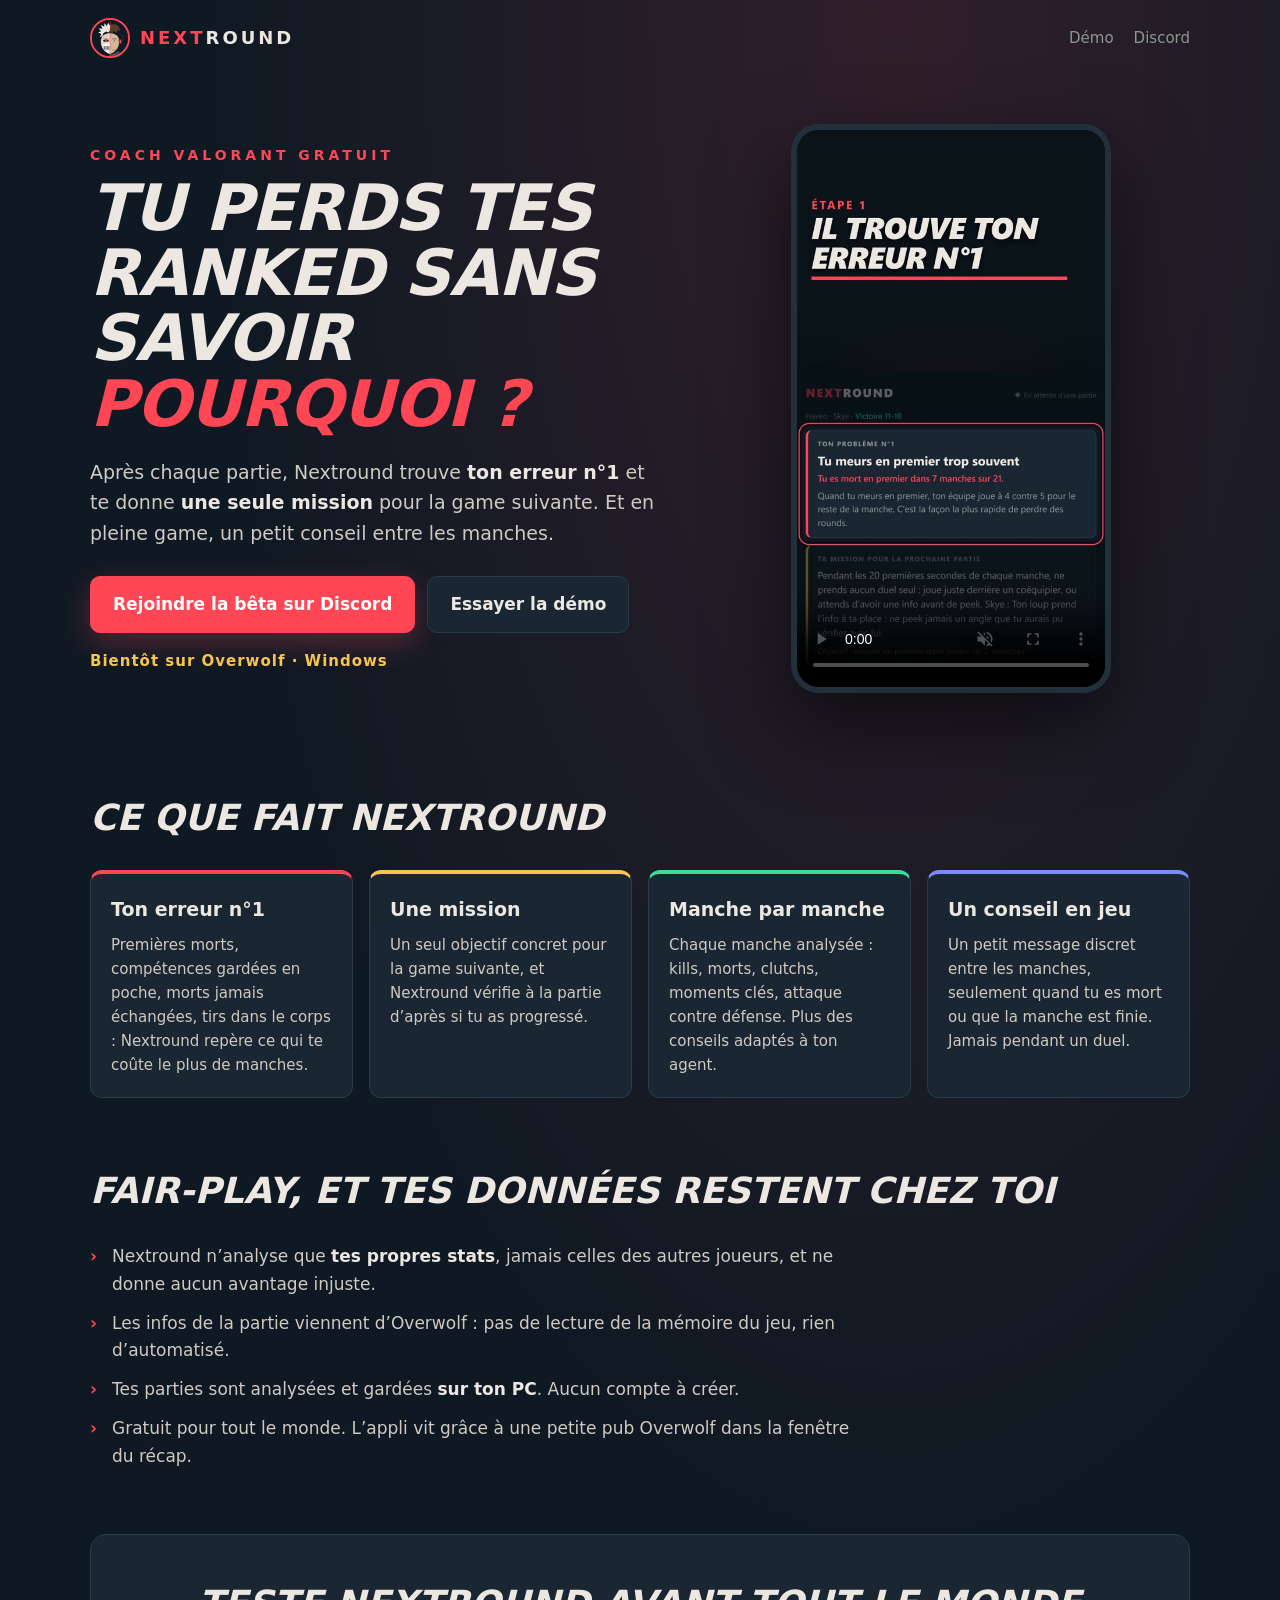
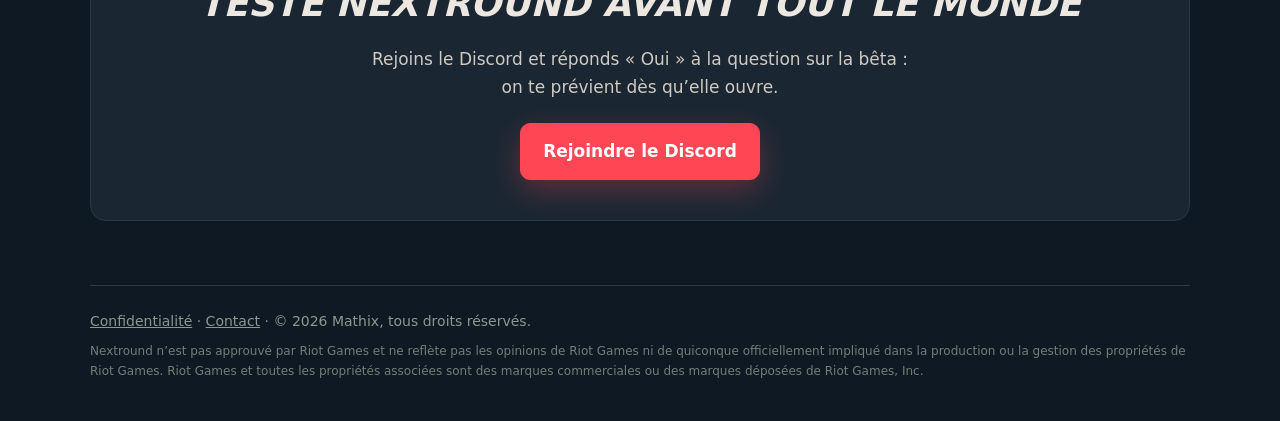
==== index.html @ f8a8cc6e "Site de Nextround : accueil, démo en ligne, confidentialité Co-Authored-By: Claude Opus 5.5 <noreply" ====
<!doctype html>
<html lang="fr">
<head>
  <meta charset="utf-8">
  <meta name="viewport" content="width=device-width, initial-scale=1">
  <title>Nextround · Coach Valorant</title>
  <meta name="description" content="Nextround, ton coach Valorant gratuit : après chaque partie, il trouve ton erreur n°1 et te donne une mission pour la game suivante.">
  <meta property="og:title" content="Nextround · Coach Valorant">
  <meta property="og:description" content="Après chaque partie, ton erreur n°1 et une mission pour la game suivante. Gratuit, bientôt sur Overwolf.">
  <meta property="og:image" content="logo.png">
  <link rel="icon" href="logo.svg">
  <link rel="stylesheet" href="style.css">
</head>
<body>
  <header class="haut">
    <a class="marque" href="./"><img src="logo.svg" alt="" width="40" height="40"><span><b>NEXT</b>ROUND</span></a>
    <nav><a href="demo/">Démo</a><a href="https://discord.gg/EwW5F2tnf2">Discord</a></nav>
  </header>

  <main>
    <section class="accroche">
      <div class="texte">
        <p class="sur-titre">Coach Valorant gratuit</p>
        <h1>Tu perds tes ranked sans savoir <em>pourquoi&nbsp;?</em></h1>
        <p class="intro">Après chaque partie, Nextround trouve <strong>ton erreur n°1</strong> et te donne <strong>une seule mission</strong> pour la game suivante. Et en pleine game, un petit conseil entre les manches.</p>
        <div class="boutons">
          <a class="bouton principal" href="https://discord.gg/EwW5F2tnf2">Rejoindre la bêta sur Discord</a>
          <a class="bouton" href="demo/">Essayer la démo</a>
        </div>
        <p class="bientot">Bientôt sur Overwolf · Windows</p>
      </div>
      <div class="telephone">
        <video src="clip.mp4" poster="clip.jpg" controls muted playsinline loop preload="metadata"></video>
      </div>
    </section>

    <section class="fonctions">
      <h2>Ce que fait Nextround</h2>
      <div class="cartes">
        <article class="carte rouge">
          <h3>Ton erreur n°1</h3>
          <p>Premières morts, compétences gardées en poche, morts jamais échangées, tirs dans le corps : Nextround repère ce qui te coûte le plus de manches.</p>
        </article>
        <article class="carte jaune">
          <h3>Une mission</h3>
          <p>Un seul objectif concret pour la game suivante, et Nextround vérifie à la partie d’après si tu as progressé.</p>
        </article>
        <article class="carte vert">
          <h3>Manche par manche</h3>
          <p>Chaque manche analysée : kills, morts, clutchs, moments clés, attaque contre défense. Plus des conseils adaptés à ton agent.</p>
        </article>
        <article class="carte bleu">
          <h3>Un conseil en jeu</h3>
          <p>Un petit message discret entre les manches, seulement quand tu es mort ou que la manche est finie. Jamais pendant un duel.</p>
        </article>
      </div>
    </section>

    <section class="regles">
      <h2>Fair-play, et tes données restent chez toi</h2>
      <ul>
        <li>Nextround n’analyse que <strong>tes propres stats</strong>, jamais celles des autres joueurs, et ne donne aucun avantage injuste.</li>
        <li>Les infos de la partie viennent d’Overwolf : pas de lecture de la mémoire du jeu, rien d’automatisé.</li>
        <li>Tes parties sont analysées et gardées <strong>sur ton PC</strong>. Aucun compte à créer.</li>
        <li>Gratuit pour tout le monde. L’appli vit grâce à une petite pub Overwolf dans la fenêtre du récap.</li>
      </ul>
    </section>

    <section class="appel">
      <h2>Teste Nextround avant tout le monde</h2>
      <p>Rejoins le Discord et réponds « Oui » à la question sur la bêta : on te prévient dès qu’elle ouvre.</p>
      <a class="bouton principal" href="https://discord.gg/EwW5F2tnf2">Rejoindre le Discord</a>
    </section>
  </main>

  <footer class="bas">
    <p><a href="confidentialite.html">Confidentialité</a> · <a href="mailto:mathixthis@gmail.com">Contact</a> · © 2026 Mathix, tous droits réservés.</p>
    <p class="legal">Nextround n’est pas approuvé par Riot Games et ne reflète pas les opinions de Riot Games ni de quiconque officiellement impliqué dans la production ou la gestion des propriétés de Riot Games. Riot Games et toutes les propriétés associées sont des marques commerciales ou des marques déposées de Riot Games, Inc.</p>
  </footer>
</body>
</html>
---- style.css ----
:root {
  --fond: #0f1923;
  --carte: #1a2733;
  --bordure: #2a3a48;
  --texte: #ece8e1;
  --discret: #8b978f;
  --rouge: #ff4655;
  --vert: #3ddc97;
  --jaune: #f5c451;
  --bleu: #7b8cff;
}

* { box-sizing: border-box; margin: 0; }
html { scroll-behavior: smooth; }
body {
  background: radial-gradient(ellipse at 70% 0%, rgba(255, 70, 85, .14), transparent 55%), var(--fond);
  color: var(--texte);
  font: 17px/1.6 "Segoe UI", system-ui, -apple-system, sans-serif;
  min-height: 100vh;
}
a { color: inherit; }
img, video { max-width: 100%; display: block; }

.haut, main, .bas { width: min(1100px, 100% - 32px); margin-inline: auto; }

.haut { display: flex; justify-content: space-between; align-items: center; padding: 18px 0; gap: 16px; }
.marque { display: flex; align-items: center; gap: 10px; text-decoration: none; font-weight: 800; letter-spacing: 3px; font-size: 18px; }
.marque img { border-radius: 50%; border: 2px solid var(--rouge); }
.marque b { color: var(--rouge); }
.haut nav { display: flex; gap: 20px; font-size: 15px; }
.haut nav a { text-decoration: none; color: var(--discret); }
.haut nav a:hover { color: var(--texte); }

.accroche { display: grid; grid-template-columns: 1.2fr 1fr; gap: 48px; align-items: center; padding: 48px 0 72px; }
.sur-titre { color: var(--rouge); font-weight: 700; letter-spacing: 4px; text-transform: uppercase; font-size: 14px; }
h1 { font-size: clamp(36px, 6vw, 64px); line-height: 1.02; font-weight: 900; font-style: italic; text-transform: uppercase; letter-spacing: -1px; margin: 10px 0 20px; }
h1 em { color: var(--rouge); }
.intro { color: #cfcac2; font-size: 19px; max-width: 34em; }
.intro strong { color: var(--texte); }
.boutons { display: flex; flex-wrap: wrap; gap: 12px; margin-top: 28px; }
.bouton {
  display: inline-block; text-decoration: none; font-weight: 700; padding: 14px 22px; border-radius: 10px;
  border: 1px solid var(--bordure); background: var(--carte);
}
.bouton:hover { border-color: var(--texte); }
.bouton.principal { background: var(--rouge); border-color: var(--rouge); color: #fff; box-shadow: 0 10px 30px rgba(255, 70, 85, .3); }
.bouton.principal:hover { filter: brightness(1.08); }
.bientot { margin-top: 16px; color: var(--jaune); font-weight: 600; font-size: 15px; letter-spacing: 1px; }

.telephone { justify-self: center; width: min(320px, 100%); aspect-ratio: 9 / 16; border-radius: 28px; overflow: hidden; border: 6px solid #22303c; box-shadow: 0 30px 80px rgba(0, 0, 0, .6); background: #000; }
.telephone video { width: 100%; height: 100%; object-fit: cover; }

h2 { font-size: clamp(26px, 4vw, 36px); font-weight: 900; text-transform: uppercase; font-style: italic; margin-bottom: 24px; }

.fonctions { padding: 24px 0 64px; }
.cartes { display: grid; grid-template-columns: repeat(4, 1fr); gap: 16px; }
.carte { background: var(--carte); border: 1px solid var(--bordure); border-top: 4px solid; border-radius: 12px; padding: 20px; }
.carte h3 { font-size: 19px; margin-bottom: 8px; }
.carte p { color: #cfcac2; font-size: 15px; }
.carte.rouge { border-top-color: var(--rouge); }
.carte.jaune { border-top-color: var(--jaune); }
.carte.vert { border-top-color: var(--vert); }
.carte.bleu { border-top-color: var(--bleu); }

.regles { padding: 0 0 64px; }
.regles ul { list-style: none; padding: 0; display: grid; gap: 12px; max-width: 46em; }
.regles li { padding-left: 22px; position: relative; color: #cfcac2; }
.regles li::before { content: "›"; position: absolute; left: 0; color: var(--rouge); font-weight: 800; }
.regles strong { color: var(--texte); }

.appel { text-align: center; background: var(--carte); border: 1px solid var(--bordure); border-radius: 16px; padding: 40px 24px; margin-bottom: 64px; }
.appel p { color: #cfcac2; margin: -10px auto 22px; max-width: 32em; }

.bas { border-top: 1px solid var(--bordure); padding: 24px 0 40px; font-size: 14px; color: var(--discret); }
.bas p + p { margin-top: 10px; }
.legal { font-size: 12px; opacity: .8; }

/* Pages de texte (confidentialité) */
.page { max-width: 760px; padding: 24px 0 64px; }
.page h1 { font-size: clamp(28px, 5vw, 40px); }
.page h2 { font-size: 22px; font-style: normal; text-transform: none; margin: 28px 0 10px; }
.page ul { padding-left: 20px; display: grid; gap: 6px; color: #cfcac2; }
.page p { color: #cfcac2; margin-bottom: 10px; }

@media (max-width: 900px) {
  .accroche { grid-template-columns: 1fr; padding-top: 24px; }
  .cartes { grid-template-columns: repeat(2, 1fr); }
}
@media (max-width: 560px) {
  .cartes { grid-template-columns: 1fr; }
  .bouton { width: 100%; text-align: center; }
}
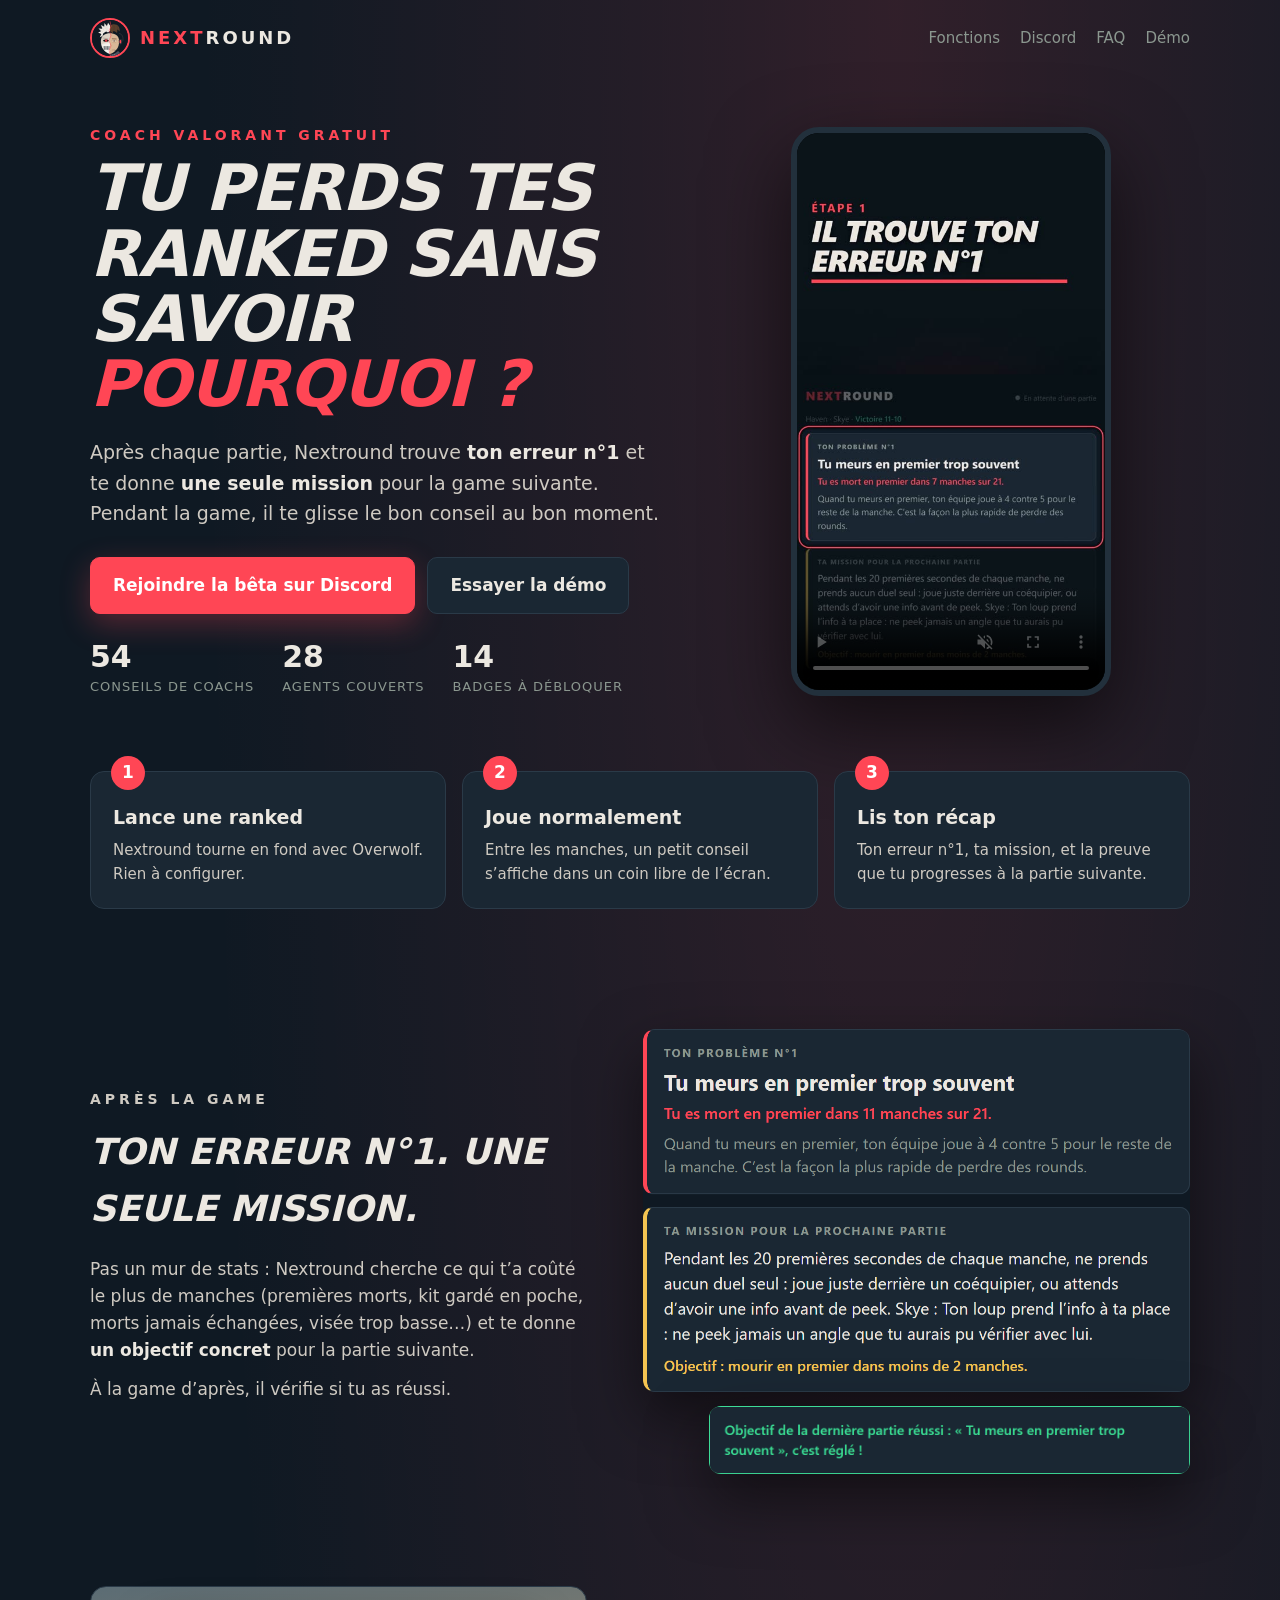
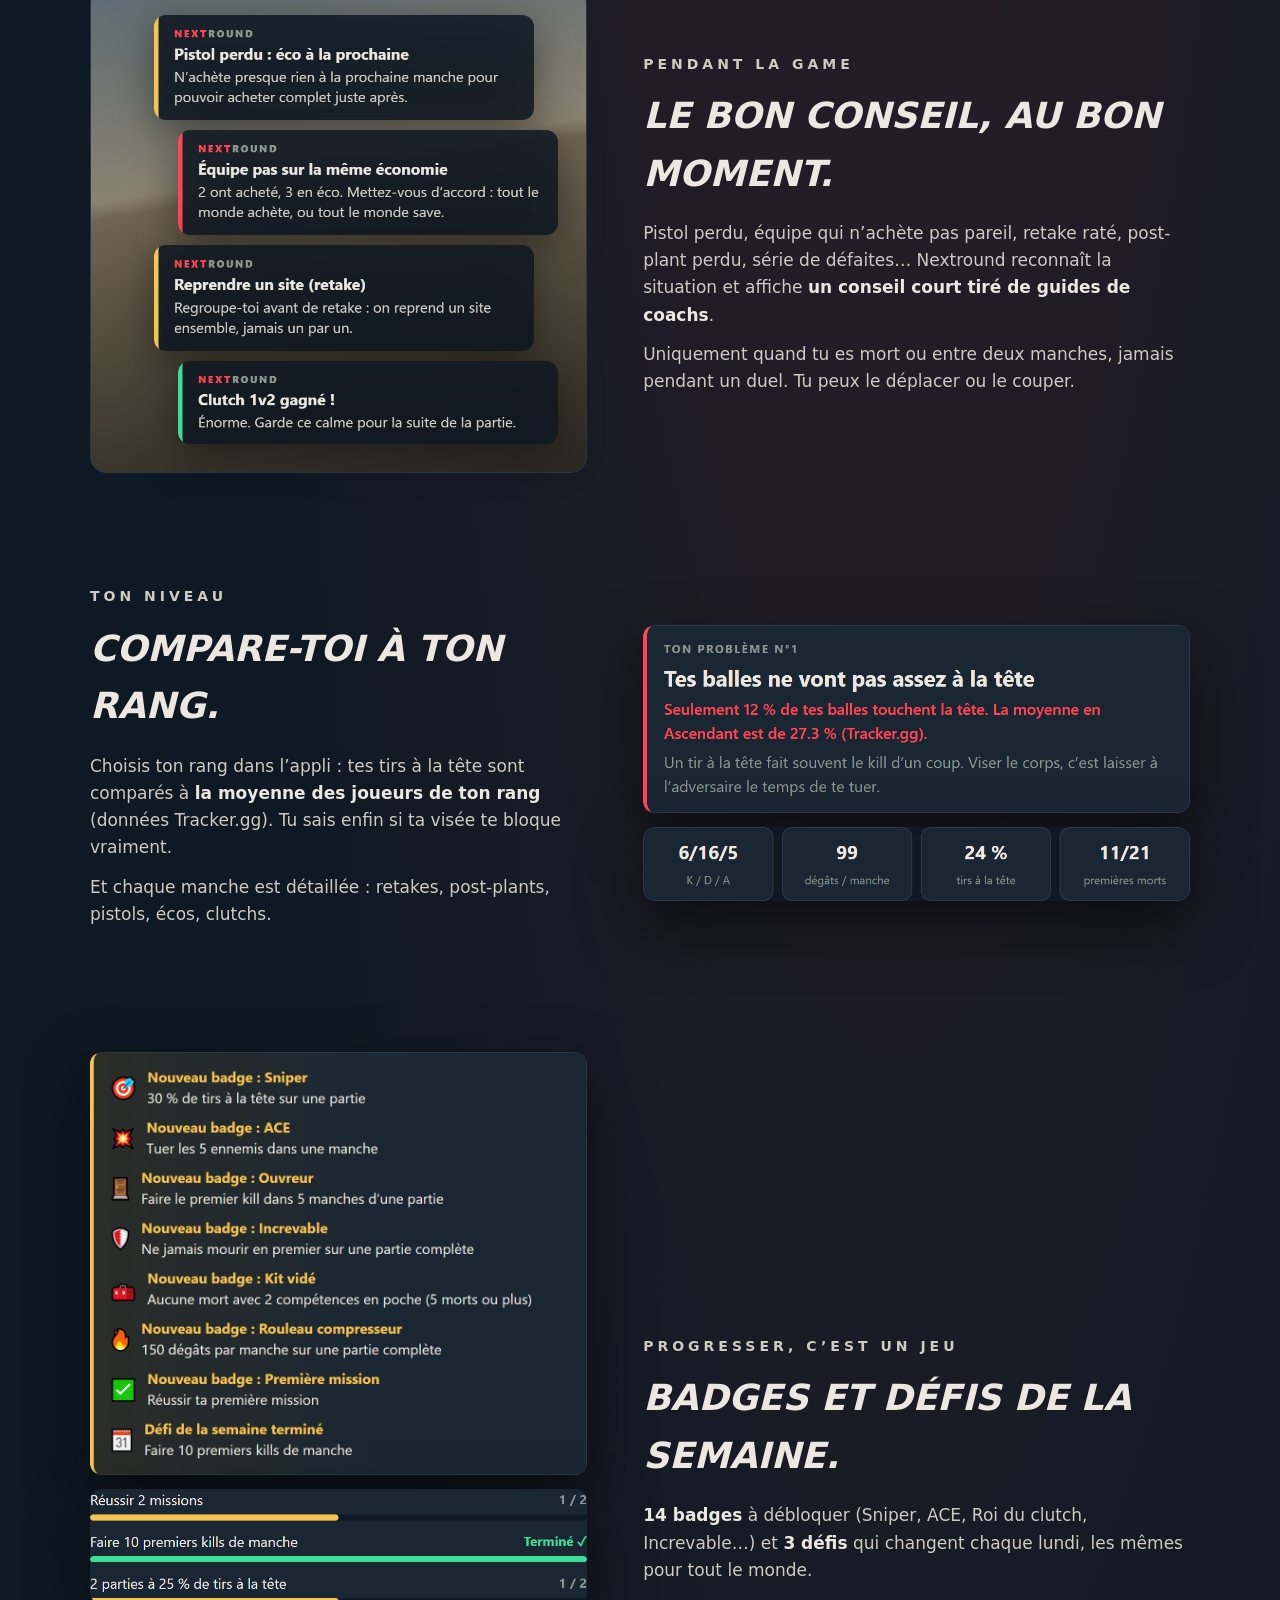
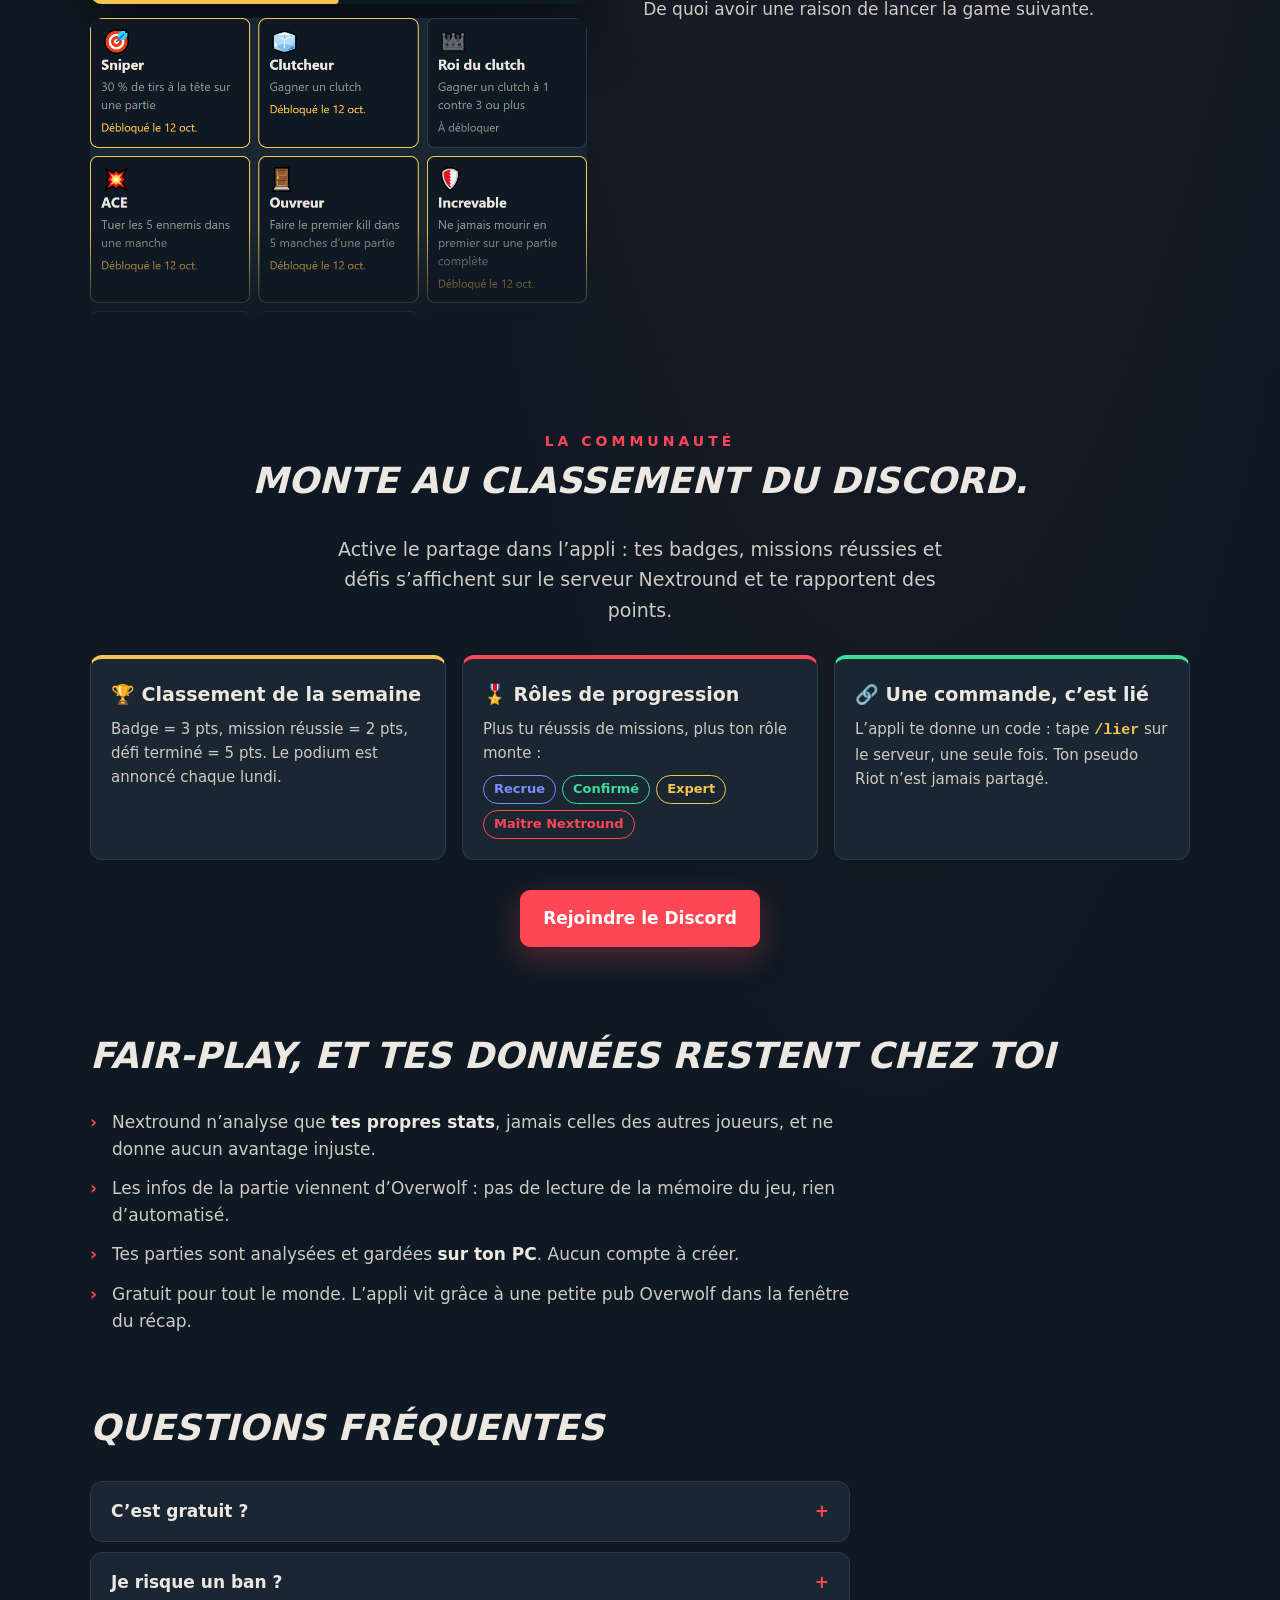
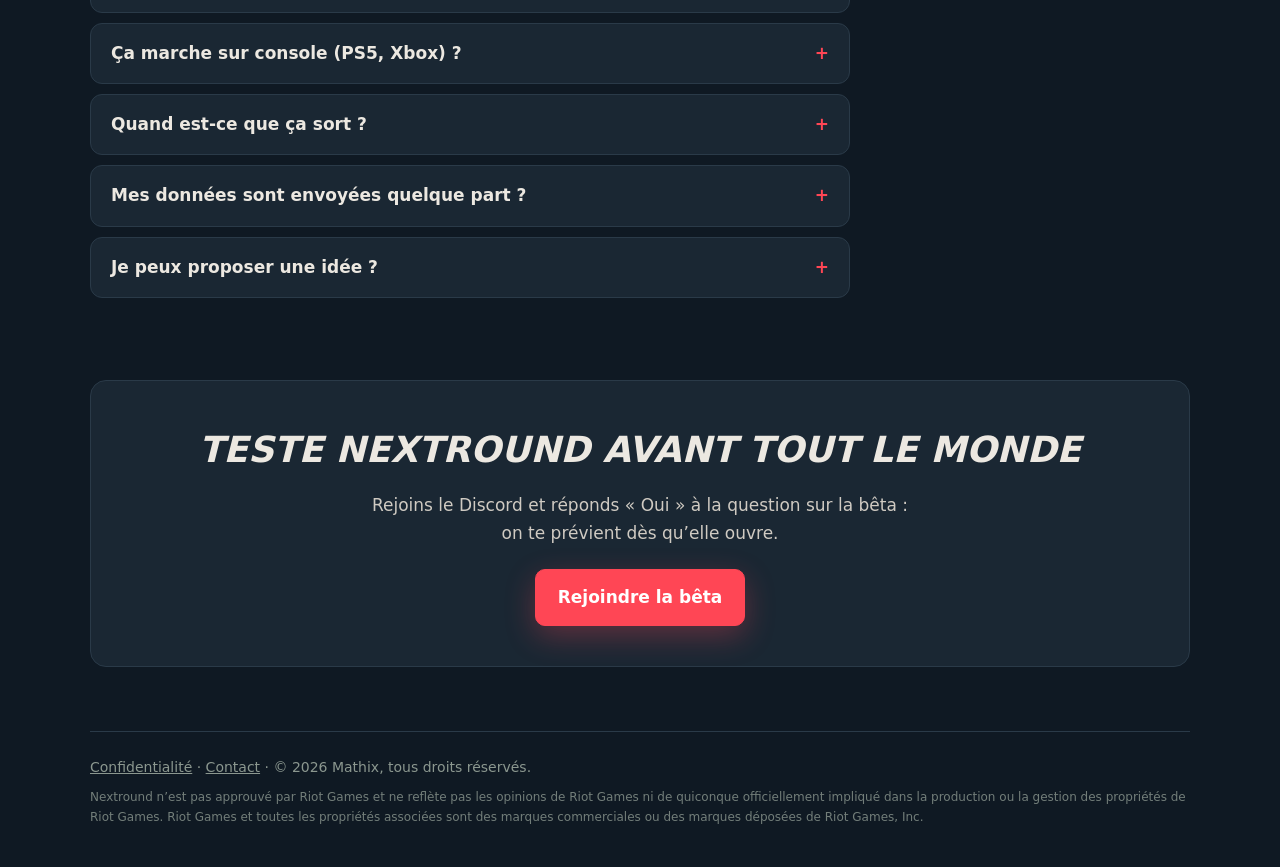
==== commit 2d8610ea: "Nouvelle page d'accueil : captures de l'appli, badges, communauté Discord, FAQ Co-Authored-By: Claud" ====
--- a/index.html
+++ b/index.html
@@ -4,7 +4,7 @@
   <meta charset="utf-8">
   <meta name="viewport" content="width=device-width, initial-scale=1">
   <title>Nextround · Coach Valorant</title>
-  <meta name="description" content="Nextround, ton coach Valorant gratuit : après chaque partie, il trouve ton erreur n°1 et te donne une mission pour la game suivante.">
+  <meta name="description" content="Nextround, ton coach Valorant gratuit : après chaque partie, il trouve ton erreur n°1 et te donne une mission pour la game suivante. Conseils en jeu, badges, défis de la semaine.">
   <meta property="og:title" content="Nextround · Coach Valorant">
   <meta property="og:description" content="Après chaque partie, ton erreur n°1 et une mission pour la game suivante. Gratuit, bientôt sur Overwolf.">
   <meta property="og:image" content="logo.png">
@@ -14,7 +14,7 @@
 <body>
   <header class="haut">
     <a class="marque" href="./"><img src="logo.svg" alt="" width="40" height="40"><span><b>NEXT</b>ROUND</span></a>
-    <nav><a href="demo/">Démo</a><a href="https://discord.gg/EwW5F2tnf2">Discord</a></nav>
+    <nav><a href="#fonctions">Fonctions</a><a href="#communaute">Discord</a><a href="#faq">FAQ</a><a href="demo/">Démo</a></nav>
   </header>
 
   <main>
@@ -22,38 +22,105 @@
       <div class="texte">
         <p class="sur-titre">Coach Valorant gratuit</p>
         <h1>Tu perds tes ranked sans savoir <em>pourquoi&nbsp;?</em></h1>
-        <p class="intro">Après chaque partie, Nextround trouve <strong>ton erreur n°1</strong> et te donne <strong>une seule mission</strong> pour la game suivante. Et en pleine game, un petit conseil entre les manches.</p>
+        <p class="intro">Après chaque partie, Nextround trouve <strong>ton erreur n°1</strong> et te donne <strong>une seule mission</strong> pour la game suivante. Pendant la game, il te glisse le bon conseil au bon moment.</p>
         <div class="boutons">
           <a class="bouton principal" href="https://discord.gg/EwW5F2tnf2">Rejoindre la bêta sur Discord</a>
           <a class="bouton" href="demo/">Essayer la démo</a>
         </div>
-        <p class="bientot">Bientôt sur Overwolf · Windows</p>
+        <ul class="chiffres">
+          <li><strong>54</strong><span>conseils de coachs</span></li>
+          <li><strong>28</strong><span>agents couverts</span></li>
+          <li><strong>14</strong><span>badges à débloquer</span></li>
+        </ul>
       </div>
       <div class="telephone">
         <video src="clip.mp4" poster="clip.jpg" controls muted playsinline loop preload="metadata"></video>
       </div>
     </section>
 
-    <section class="fonctions">
-      <h2>Ce que fait Nextround</h2>
+    <section class="etapes">
+      <ol>
+        <li><span>1</span><h3>Lance une ranked</h3><p>Nextround tourne en fond avec Overwolf. Rien à configurer.</p></li>
+        <li><span>2</span><h3>Joue normalement</h3><p>Entre les manches, un petit conseil s’affiche dans un coin libre de l’écran.</p></li>
+        <li><span>3</span><h3>Lis ton récap</h3><p>Ton erreur n°1, ta mission, et la preuve que tu progresses à la partie suivante.</p></li>
+      </ol>
+    </section>
+
+    <section class="fonction" id="fonctions">
+      <div class="explication">
+        <p class="sur-titre">Après la game</p>
+        <h2>Ton erreur n°1. Une seule mission.</h2>
+        <p>Pas un mur de stats : Nextround cherche ce qui t’a coûté le plus de manches (premières morts, kit gardé en poche, morts jamais échangées, visée trop basse…) et te donne <strong>un objectif concret</strong> pour la partie suivante.</p>
+        <p>À la game d’après, il vérifie si tu as réussi.</p>
+      </div>
+      <div class="captures pile">
+        <img src="images/recap.png" alt="Récap Nextround : ton problème n°1 et ta mission pour la prochaine partie" loading="lazy">
+        <img class="petite" src="images/mission-reussie.png" alt="Objectif de la dernière partie réussi" loading="lazy">
+      </div>
+    </section>
+
+    <section class="fonction inverse">
+      <div class="explication">
+        <p class="sur-titre">Pendant la game</p>
+        <h2>Le bon conseil, au bon moment.</h2>
+        <p>Pistol perdu, équipe qui n’achète pas pareil, retake raté, post-plant perdu, série de défaites… Nextround reconnaît la situation et affiche <strong>un conseil court tiré de guides de coachs</strong>.</p>
+        <p>Uniquement quand tu es mort ou entre deux manches, jamais pendant un duel. Tu peux le déplacer ou le couper.</p>
+      </div>
+      <div class="captures ecran-jeu">
+        <img src="images/popup-eco.png" alt="Pop-up : pistol perdu, éco à la prochaine" loading="lazy">
+        <img src="images/popup-synchro.png" alt="Pop-up : équipe pas sur la même économie" loading="lazy">
+        <img src="images/popup-retake.png" alt="Pop-up : conseil de retake" loading="lazy">
+        <img src="images/popup-clutch.png" alt="Pop-up : clutch gagné" loading="lazy">
+      </div>
+    </section>
+
+    <section class="fonction">
+      <div class="explication">
+        <p class="sur-titre">Ton niveau</p>
+        <h2>Compare-toi à ton rang.</h2>
+        <p>Choisis ton rang dans l’appli : tes tirs à la tête sont comparés à <strong>la moyenne des joueurs de ton rang</strong> (données Tracker.gg). Tu sais enfin si ta visée te bloque vraiment.</p>
+        <p>Et chaque manche est détaillée : retakes, post-plants, pistols, écos, clutchs.</p>
+      </div>
+      <div class="captures pile">
+        <img src="images/visee-rang.png" alt="Ta visée comparée à la moyenne Ascendant" loading="lazy">
+        <img src="images/stats.png" alt="Statistiques de la partie" loading="lazy">
+      </div>
+    </section>
+
+    <section class="fonction inverse">
+      <div class="explication">
+        <p class="sur-titre">Progresser, c’est un jeu</p>
+        <h2>Badges et défis de la semaine.</h2>
+        <p><strong>14 badges</strong> à débloquer (Sniper, ACE, Roi du clutch, Increvable…) et <strong>3 défis</strong> qui changent chaque lundi, les mêmes pour tout le monde.</p>
+        <p>De quoi avoir une raison de lancer la game suivante.</p>
+      </div>
+      <div class="captures pile">
+        <img src="images/nouveautes.png" alt="Nouveaux badges débloqués" loading="lazy">
+        <img src="images/defis.png" alt="Défis de la semaine avec leur progression" loading="lazy">
+        <div class="apercu-badges"><img src="images/badges.png" alt="Collection de badges Nextround" loading="lazy"></div>
+      </div>
+    </section>
+
+    <section class="communaute" id="communaute">
+      <p class="sur-titre">La communauté</p>
+      <h2>Monte au classement du Discord.</h2>
+      <p class="intro">Active le partage dans l’appli : tes badges, missions réussies et défis s’affichent sur le serveur Nextround et te rapportent des points.</p>
       <div class="cartes">
+        <article class="carte jaune">
+          <h3>🏆 Classement de la semaine</h3>
+          <p>Badge = 3 pts, mission réussie = 2 pts, défi terminé = 5 pts. Le podium est annoncé chaque lundi.</p>
+        </article>
         <article class="carte rouge">
-          <h3>Ton erreur n°1</h3>
-          <p>Premières morts, compétences gardées en poche, morts jamais échangées, tirs dans le corps : Nextround repère ce qui te coûte le plus de manches.</p>
-        </article>
-        <article class="carte jaune">
-          <h3>Une mission</h3>
-          <p>Un seul objectif concret pour la game suivante, et Nextround vérifie à la partie d’après si tu as progressé.</p>
+          <h3>🎖️ Rôles de progression</h3>
+          <p>Plus tu réussis de missions, plus ton rôle monte :</p>
+          <p class="roles"><span class="r1">Recrue</span><span class="r2">Confirmé</span><span class="r3">Expert</span><span class="r4">Maître Nextround</span></p>
         </article>
         <article class="carte vert">
-          <h3>Manche par manche</h3>
-          <p>Chaque manche analysée : kills, morts, clutchs, moments clés, attaque contre défense. Plus des conseils adaptés à ton agent.</p>
-        </article>
-        <article class="carte bleu">
-          <h3>Un conseil en jeu</h3>
-          <p>Un petit message discret entre les manches, seulement quand tu es mort ou que la manche est finie. Jamais pendant un duel.</p>
+          <h3>🔗 Une commande, c’est lié</h3>
+          <p>L’appli te donne un code : tape <code>/lier</code> sur le serveur, une seule fois. Ton pseudo Riot n’est jamais partagé.</p>
         </article>
       </div>
+      <a class="bouton principal" href="https://discord.gg/EwW5F2tnf2">Rejoindre le Discord</a>
     </section>
 
     <section class="regles">
@@ -66,10 +133,20 @@
       </ul>
     </section>
 
+    <section class="faq" id="faq">
+      <h2>Questions fréquentes</h2>
+      <details><summary>C’est gratuit ?</summary><p>Oui, entièrement. Nextround affiche une petite pub Overwolf dans la fenêtre du récap, c’est tout.</p></details>
+      <details><summary>Je risque un ban ?</summary><p>Nextround utilise uniquement les données de partie fournies officiellement par Overwolf. Il ne lit pas la mémoire du jeu, n’automatise rien et ne montre aucune info sur les ennemis. Il n’analyse que ce que tu as fait toi-même.</p></details>
+      <details><summary>Ça marche sur console (PS5, Xbox) ?</summary><p>Non, Overwolf fonctionne uniquement sur PC Windows. Nextround est donc réservé à Valorant sur PC.</p></details>
+      <details><summary>Quand est-ce que ça sort ?</summary><p>L’appli est en cours de validation chez Overwolf. Une bêta fermée ouvrira d’abord pour les membres du Discord inscrits à la « Liste bêta ». Rejoins le serveur pour être prévenu.</p></details>
+      <details><summary>Mes données sont envoyées quelque part ?</summary><p>Non. Tes parties restent sur ton PC. Seul le partage sur le Discord, désactivé par défaut, envoie le pseudo que tu choisis et tes badges. Tout est expliqué dans la <a href="confidentialite.html">politique de confidentialité</a>.</p></details>
+      <details><summary>Je peux proposer une idée ?</summary><p>Oui ! Il y a un formulaire « Une idée ? Un bug ? » dans l’appli, et un salon dédié sur le Discord.</p></details>
+    </section>
+
     <section class="appel">
       <h2>Teste Nextround avant tout le monde</h2>
       <p>Rejoins le Discord et réponds « Oui » à la question sur la bêta : on te prévient dès qu’elle ouvre.</p>
-      <a class="bouton principal" href="https://discord.gg/EwW5F2tnf2">Rejoindre le Discord</a>
+      <a class="bouton principal" href="https://discord.gg/EwW5F2tnf2">Rejoindre la bêta</a>
     </section>
   </main>
 
--- a/style.css
+++ b/style.css
@@ -90,3 +90,66 @@
   .cartes { grid-template-columns: 1fr; }
   .bouton { width: 100%; text-align: center; }
 }
+
+/* --- Version 2 : chiffres, étapes, fonctions avec captures, communauté, FAQ --- */
+html { scroll-padding-top: 20px; }
+.chiffres { list-style: none; padding: 0; display: flex; gap: 28px; margin-top: 28px; flex-wrap: wrap; }
+.chiffres strong { display: block; font-size: 30px; font-weight: 900; color: var(--texte); line-height: 1; }
+.chiffres span { font-size: 13px; color: var(--discret); text-transform: uppercase; letter-spacing: 1px; }
+
+.etapes ol { list-style: none; padding: 0; display: grid; grid-template-columns: repeat(3, 1fr); gap: 16px; margin-bottom: 80px; }
+.etapes li { background: var(--carte); border: 1px solid var(--bordure); border-radius: 14px; padding: 22px; position: relative; }
+.etapes li span { position: absolute; top: -16px; left: 20px; width: 34px; height: 34px; border-radius: 50%; background: var(--rouge); color: #fff; font-weight: 900; display: grid; place-items: center; }
+.etapes h3 { margin: 8px 0 6px; font-size: 19px; }
+.etapes p { color: #cfcac2; font-size: 15px; }
+
+.fonction { display: grid; grid-template-columns: 1fr 1.1fr; gap: 56px; align-items: center; padding: 40px 0 72px; }
+.fonction.inverse .explication { order: 2; }
+.explication p { color: #cfcac2; margin-bottom: 12px; max-width: 32em; }
+.explication strong { color: var(--texte); }
+.explication h2 { margin-bottom: 18px; }
+.captures { position: relative; }
+.captures img { border-radius: 12px; box-shadow: 0 24px 60px rgba(0, 0, 0, .5); }
+.pile { display: flex; flex-direction: column; gap: 14px; }
+.pile .petite { width: 88%; align-self: flex-end; }
+.ecran-jeu {
+  display: flex; flex-direction: column; gap: 10px; align-items: flex-end; padding: 28px;
+  border-radius: 16px; border: 1px solid var(--bordure);
+  background: linear-gradient(170deg, #5b6c74 0%, #8a8270 38%, #6f6552 41%, #4a4436 70%, #2b2822 100%);
+}
+.ecran-jeu img { width: min(380px, 100%); box-shadow: none; filter: drop-shadow(0 10px 20px rgba(0, 0, 0, .5)); }
+.ecran-jeu img:nth-child(odd) { margin-right: 24px; }
+.apercu-badges { max-height: 300px; overflow: hidden; border-radius: 12px; position: relative; }
+.apercu-badges::after { content: ""; position: absolute; inset: auto 0 0 0; height: 90px; background: linear-gradient(transparent, var(--fond)); }
+
+.communaute { text-align: center; padding: 40px 0 80px; }
+.communaute .intro { margin: 0 auto 30px; }
+.communaute .cartes { grid-template-columns: repeat(3, 1fr); text-align: left; margin-bottom: 30px; }
+.roles { display: flex; flex-wrap: wrap; gap: 6px; margin-top: 10px; }
+.roles span { font-size: 13px; font-weight: 700; padding: 3px 10px; border-radius: 999px; border: 1px solid; }
+.roles .r1 { color: var(--bleu); } .roles .r2 { color: var(--vert); } .roles .r3 { color: var(--jaune); } .roles .r4 { color: var(--rouge); }
+.carte code, .faq code { color: var(--jaune); font-weight: 700; }
+
+.faq { padding: 0 0 72px; max-width: 760px; }
+.faq details { background: var(--carte); border: 1px solid var(--bordure); border-radius: 12px; padding: 16px 20px; margin-bottom: 10px; }
+.faq summary { cursor: pointer; font-weight: 700; list-style: none; display: flex; justify-content: space-between; gap: 12px; }
+.faq summary::-webkit-details-marker { display: none; }
+.faq summary::after { content: "+"; color: var(--rouge); font-weight: 900; }
+.faq details[open] summary::after { content: "–"; }
+.faq details p { color: #cfcac2; margin-top: 10px; }
+.faq a { color: var(--rouge); }
+
+@media (max-width: 900px) {
+  .fonction, .fonction.inverse { grid-template-columns: 1fr; gap: 28px; }
+  .fonction.inverse .explication { order: 0; }
+  .communaute .cartes { grid-template-columns: 1fr; }
+}
+@media (max-width: 700px) {
+  .etapes ol { grid-template-columns: 1fr; gap: 26px; }
+  .ecran-jeu { padding: 16px; }
+  .ecran-jeu img:nth-child(odd) { margin-right: 0; }
+}
+@media (max-width: 560px) {
+  .haut nav { gap: 14px; }
+  .haut nav a[href="#fonctions"], .haut nav a[href="#faq"] { display: none; }
+}
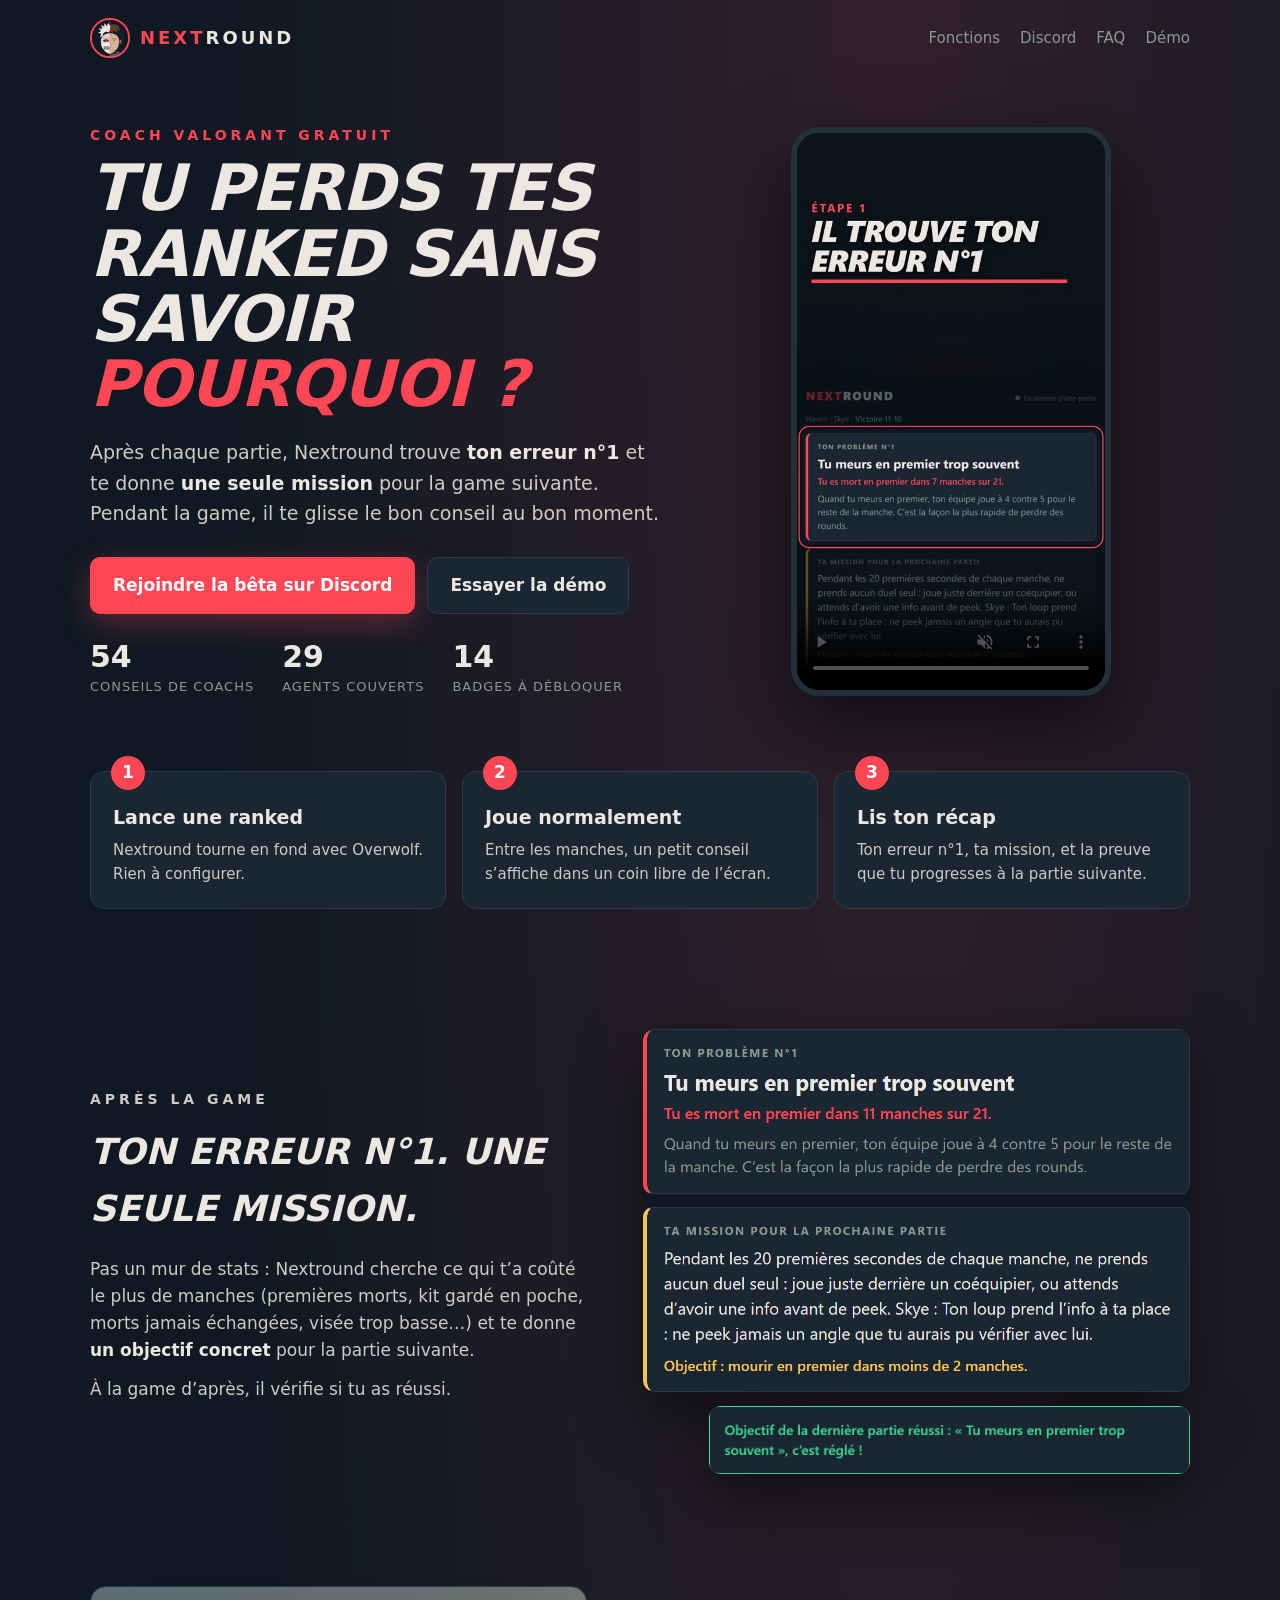
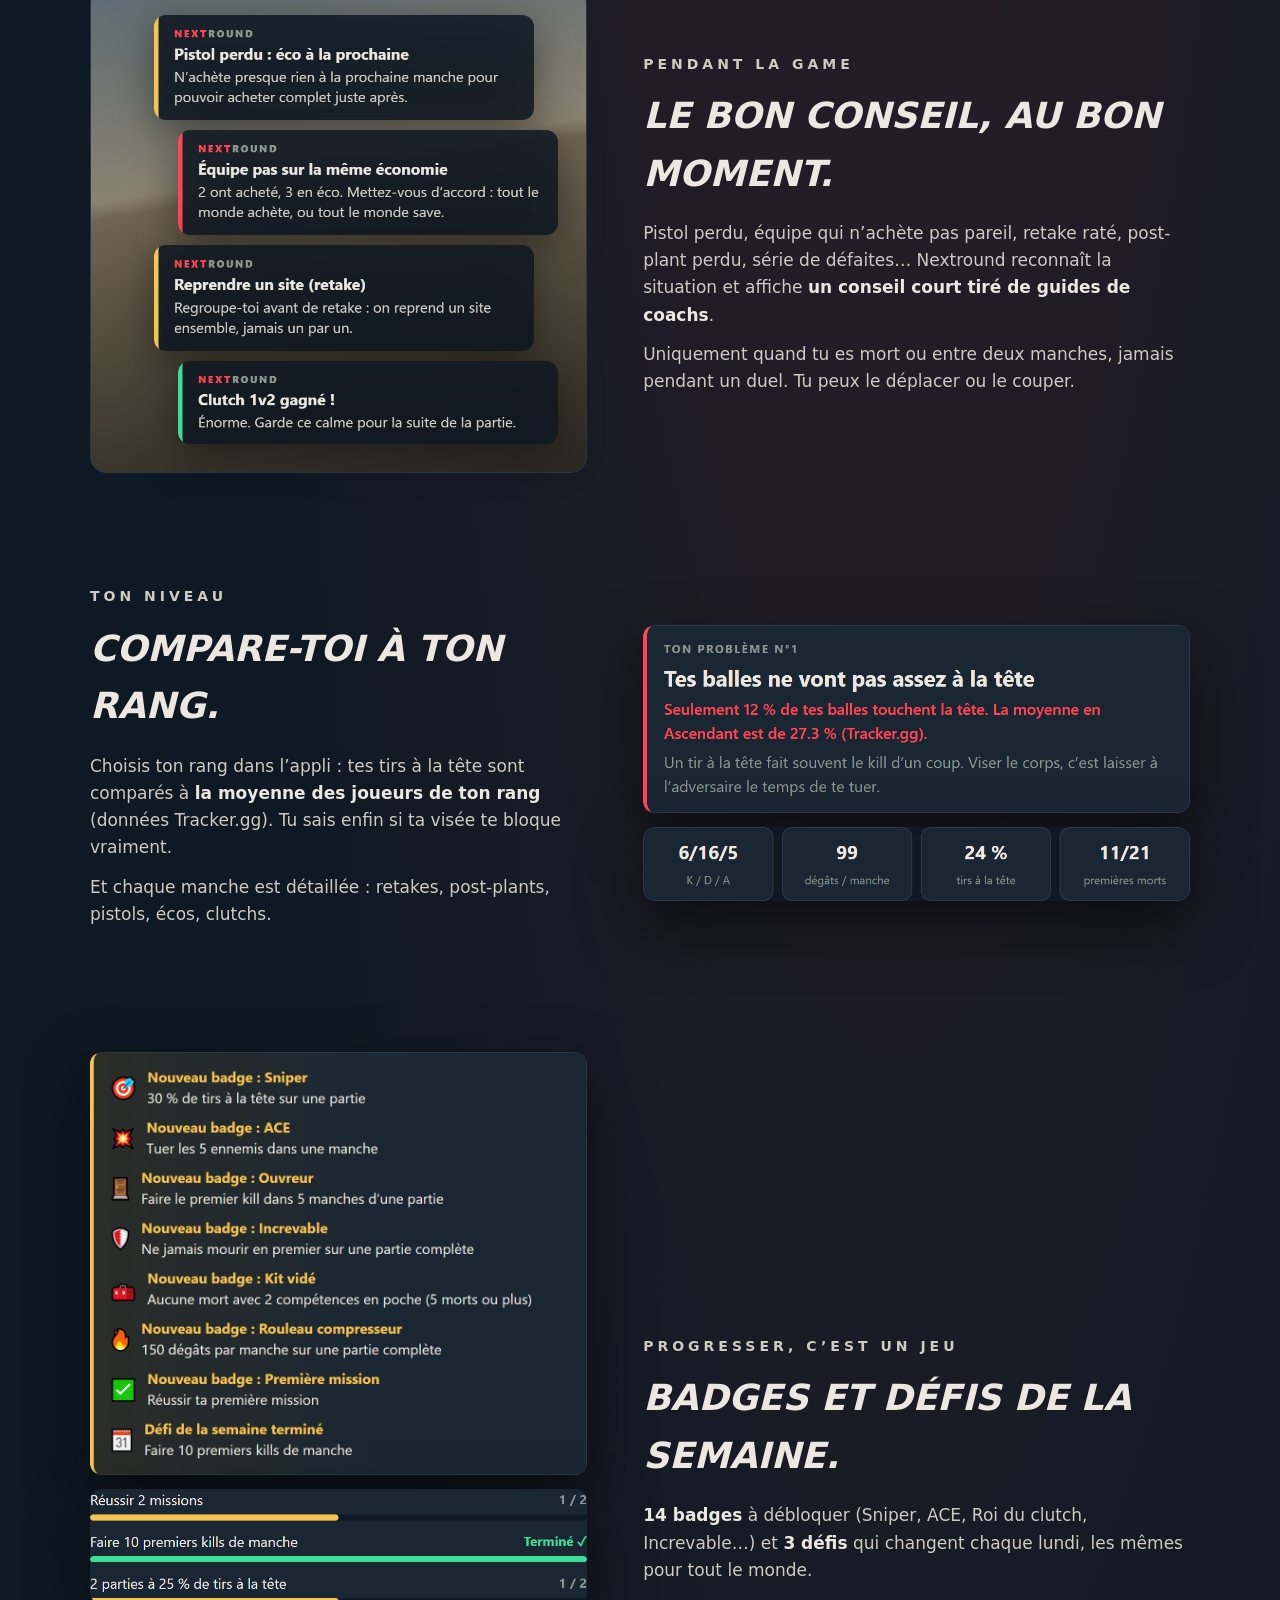
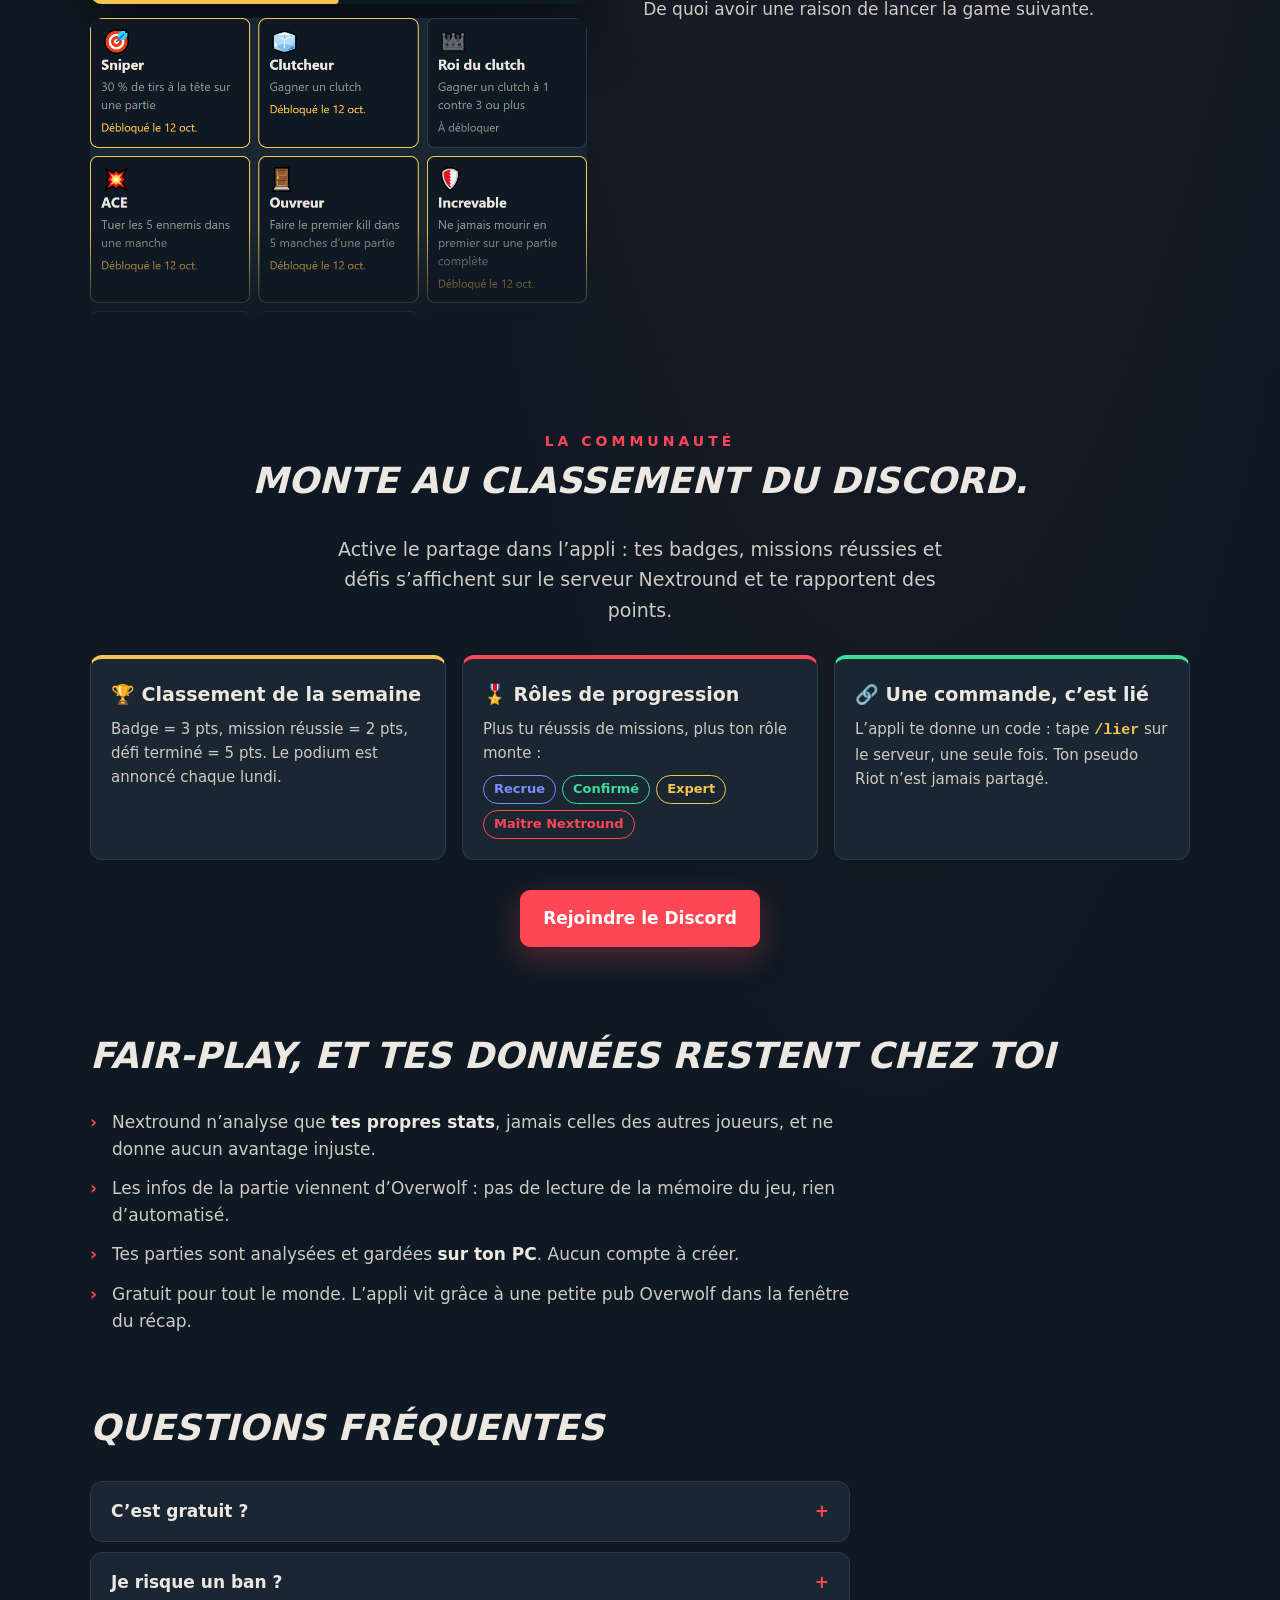
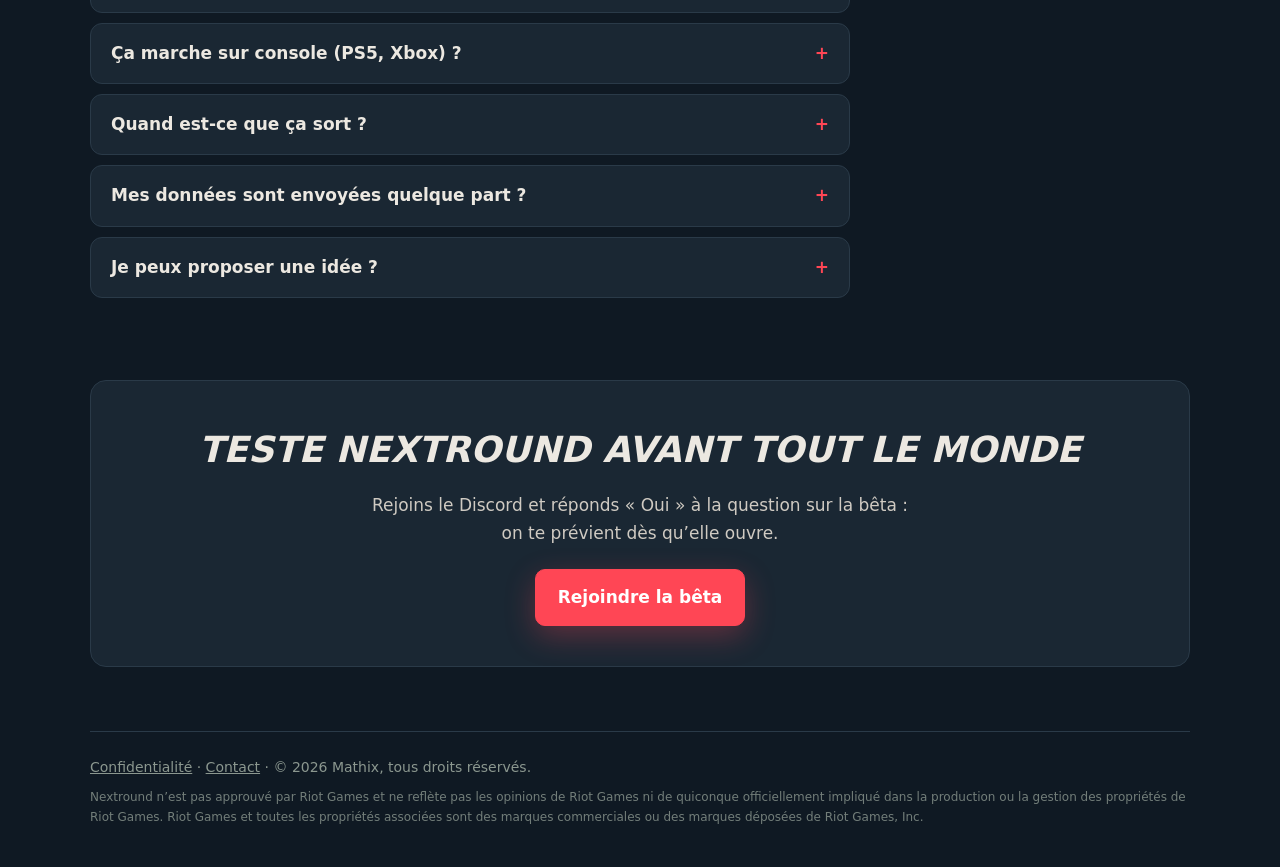
==== commit 1ec108c0: "29 agents (ajout de Miks) Co-Authored-By: Claude Opus 5.5 <noreply@anthropic.com>" ====
--- a/index.html
+++ b/index.html
@@ -29,7 +29,7 @@
         </div>
         <ul class="chiffres">
           <li><strong>54</strong><span>conseils de coachs</span></li>
-          <li><strong>28</strong><span>agents couverts</span></li>
+          <li><strong>29</strong><span>agents couverts</span></li>
           <li><strong>14</strong><span>badges à débloquer</span></li>
         </ul>
       </div>
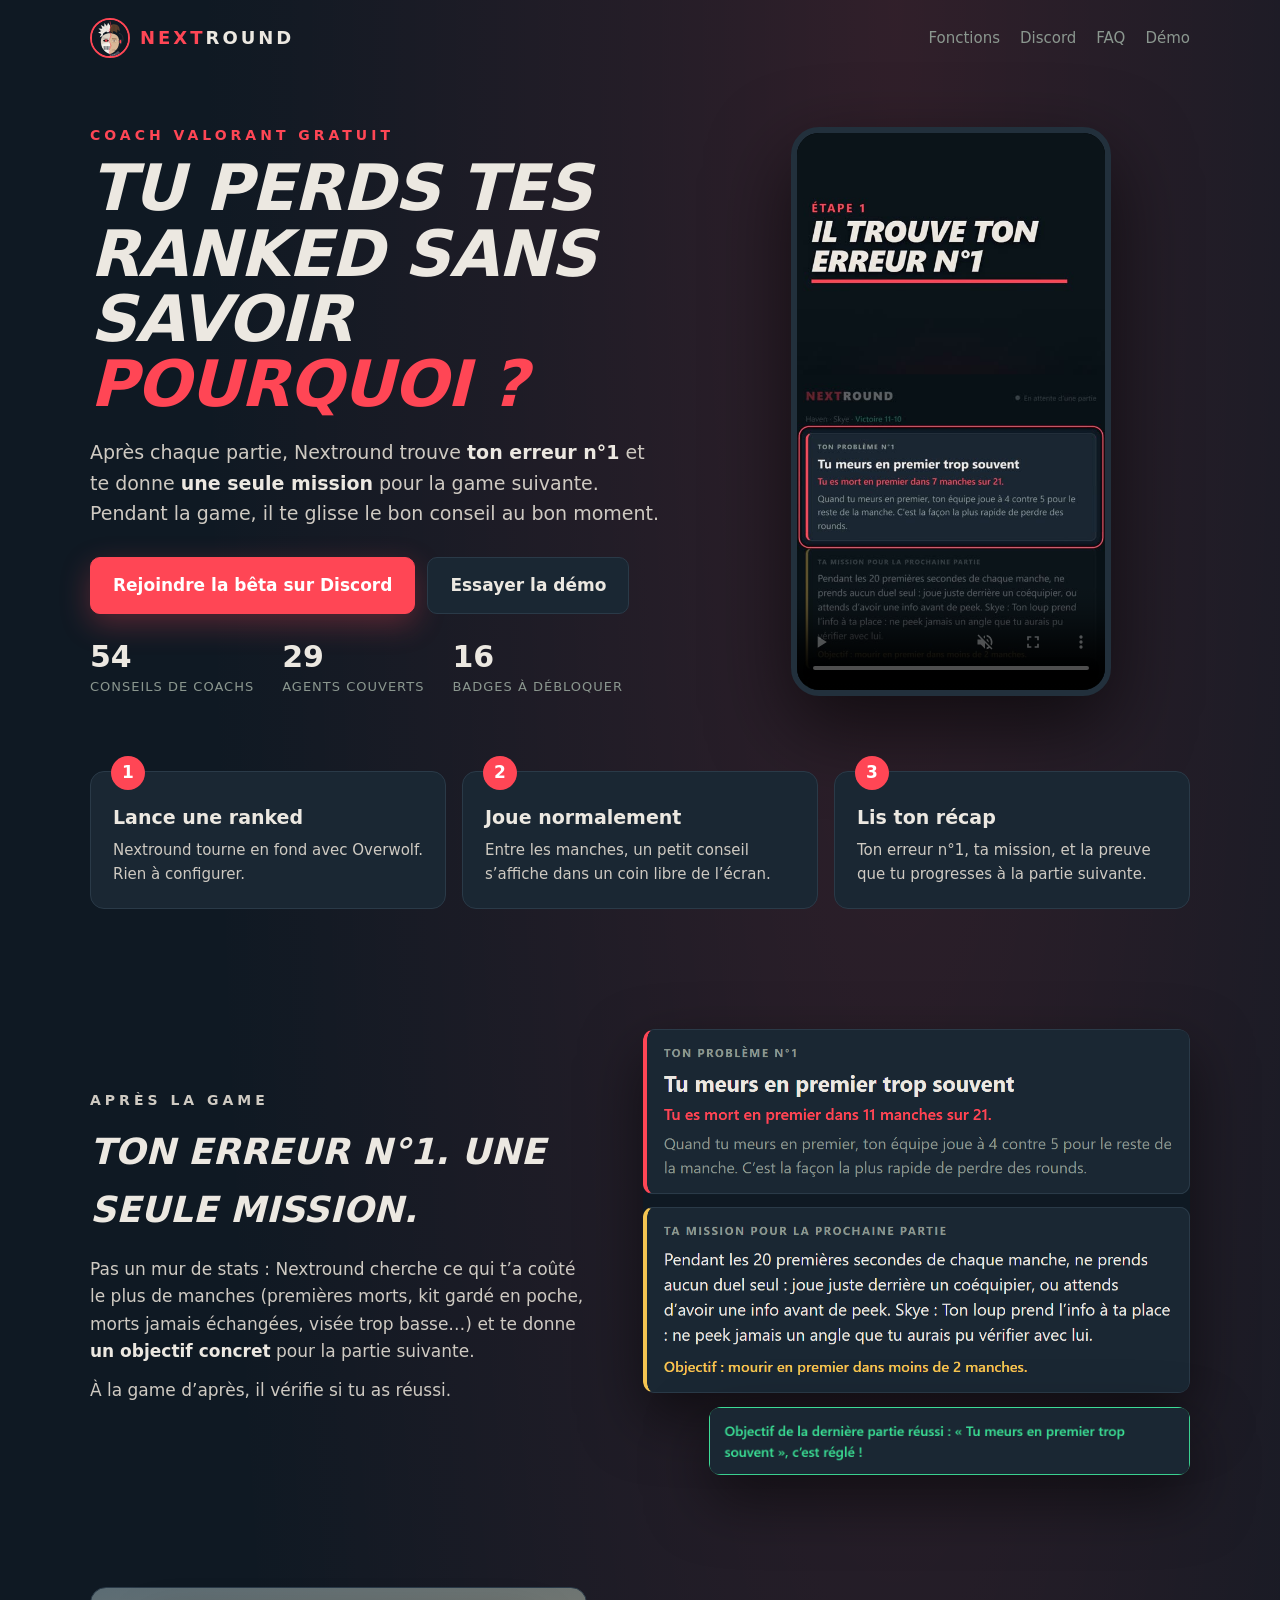
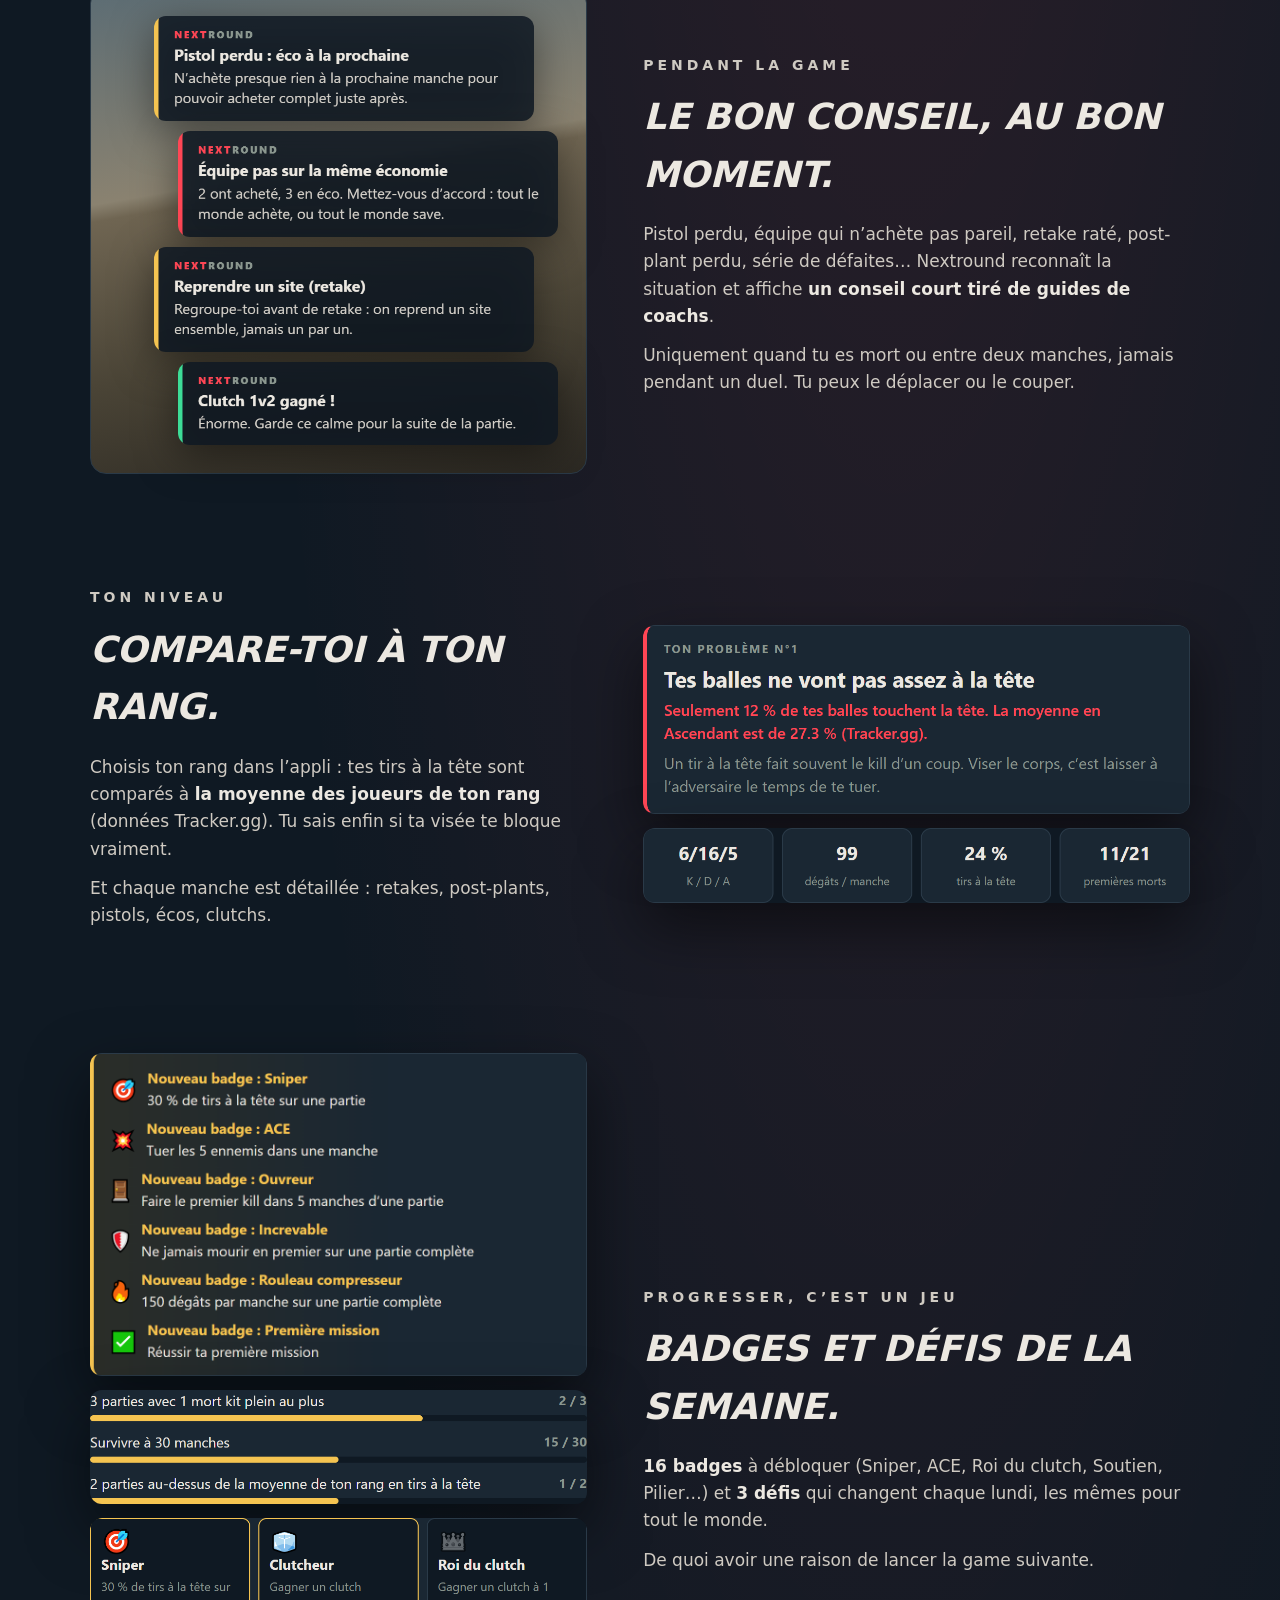
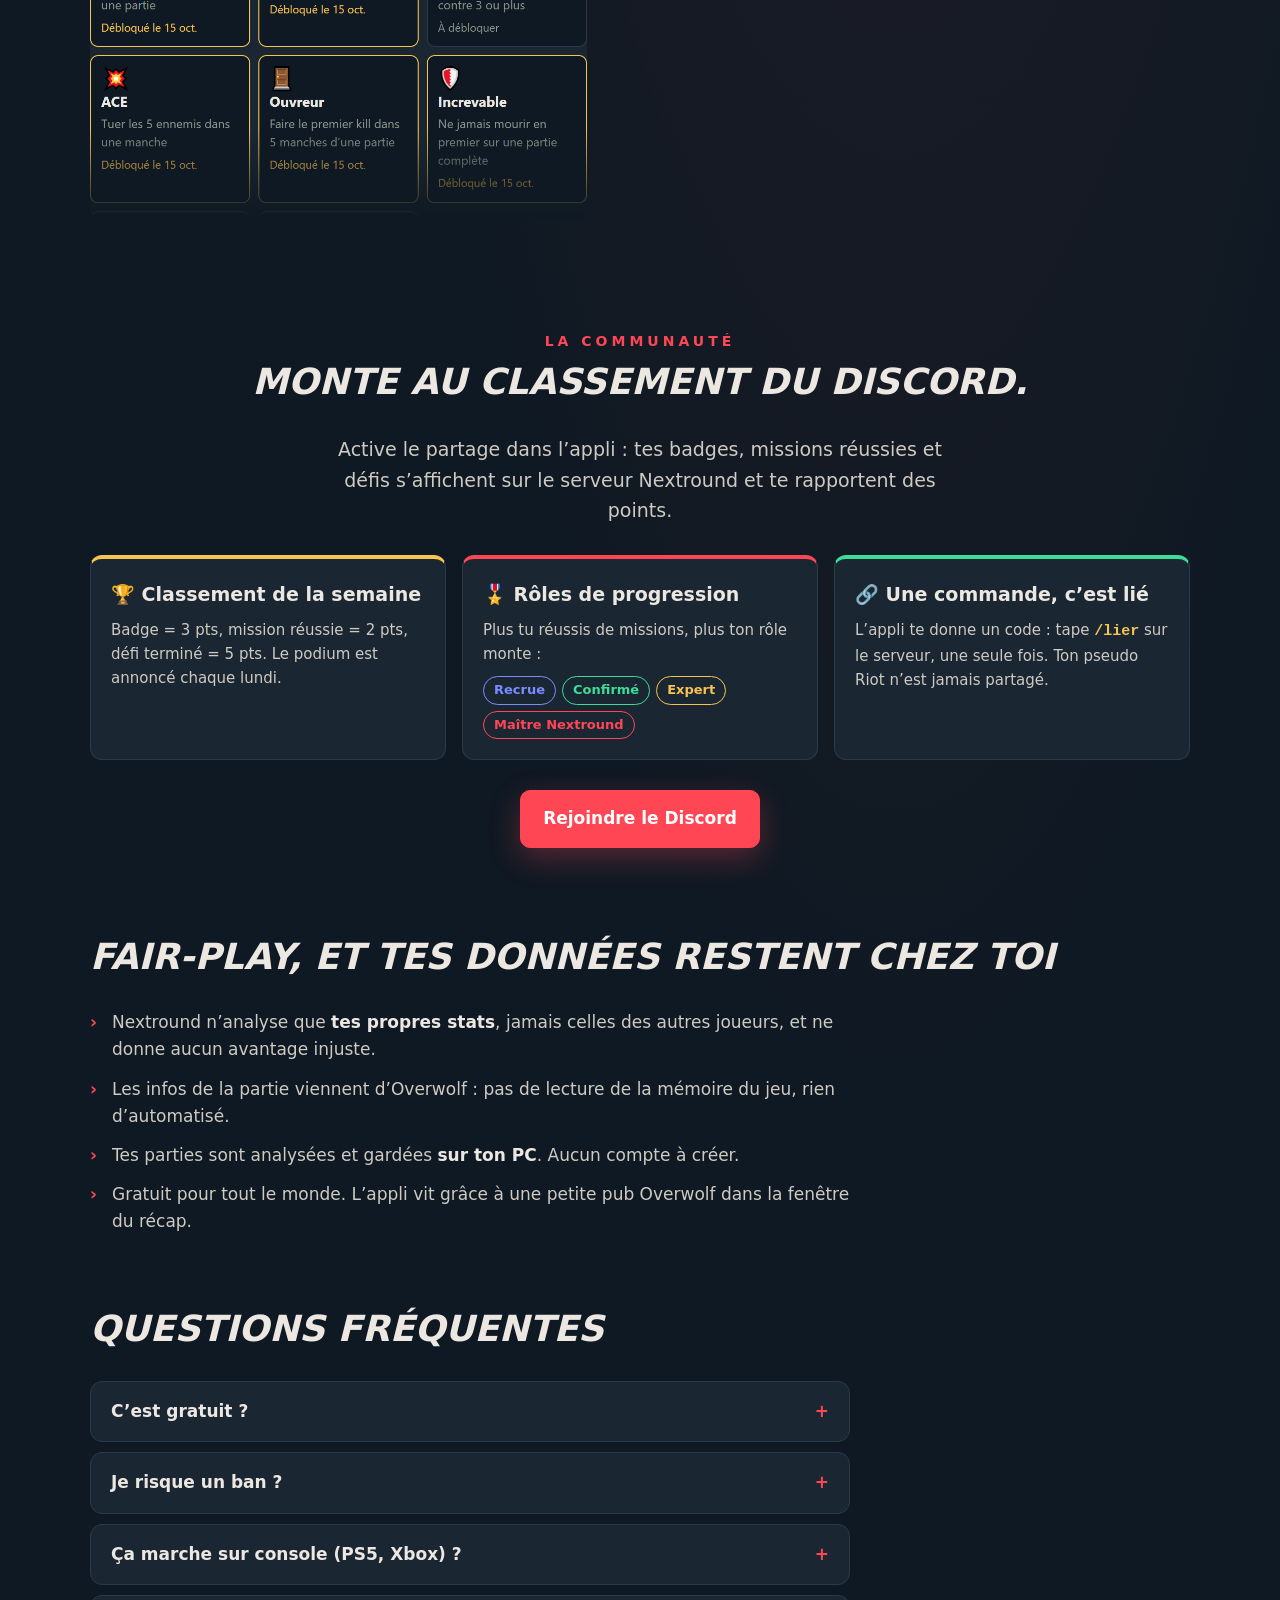
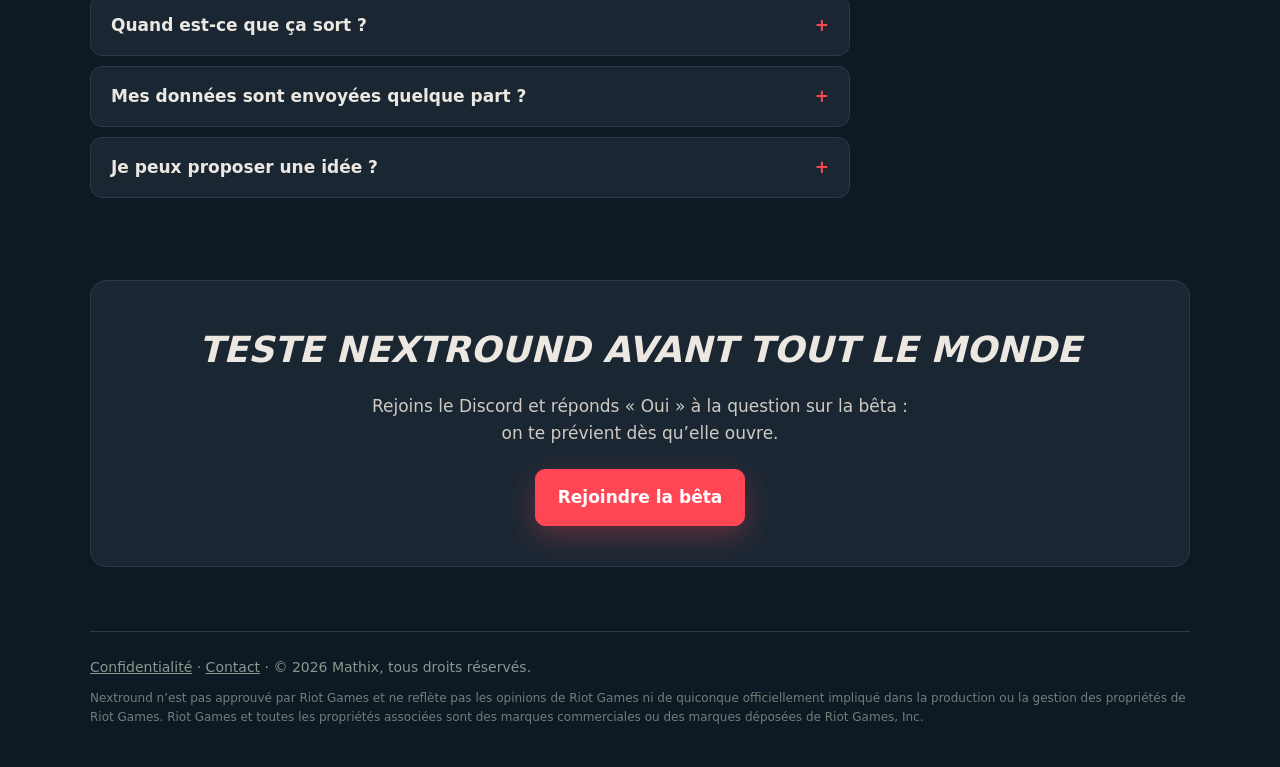
==== commit 6b9cc702: "16 badges, nouvelles captures, moteur à jour" ====
--- a/index.html
+++ b/index.html
@@ -30,7 +30,7 @@
         <ul class="chiffres">
           <li><strong>54</strong><span>conseils de coachs</span></li>
           <li><strong>29</strong><span>agents couverts</span></li>
-          <li><strong>14</strong><span>badges à débloquer</span></li>
+          <li><strong>16</strong><span>badges à débloquer</span></li>
         </ul>
       </div>
       <div class="telephone">
@@ -91,7 +91,7 @@
       <div class="explication">
         <p class="sur-titre">Progresser, c’est un jeu</p>
         <h2>Badges et défis de la semaine.</h2>
-        <p><strong>14 badges</strong> à débloquer (Sniper, ACE, Roi du clutch, Increvable…) et <strong>3 défis</strong> qui changent chaque lundi, les mêmes pour tout le monde.</p>
+        <p><strong>16 badges</strong> à débloquer (Sniper, ACE, Roi du clutch, Soutien, Pilier…) et <strong>3 défis</strong> qui changent chaque lundi, les mêmes pour tout le monde.</p>
         <p>De quoi avoir une raison de lancer la game suivante.</p>
       </div>
       <div class="captures pile">
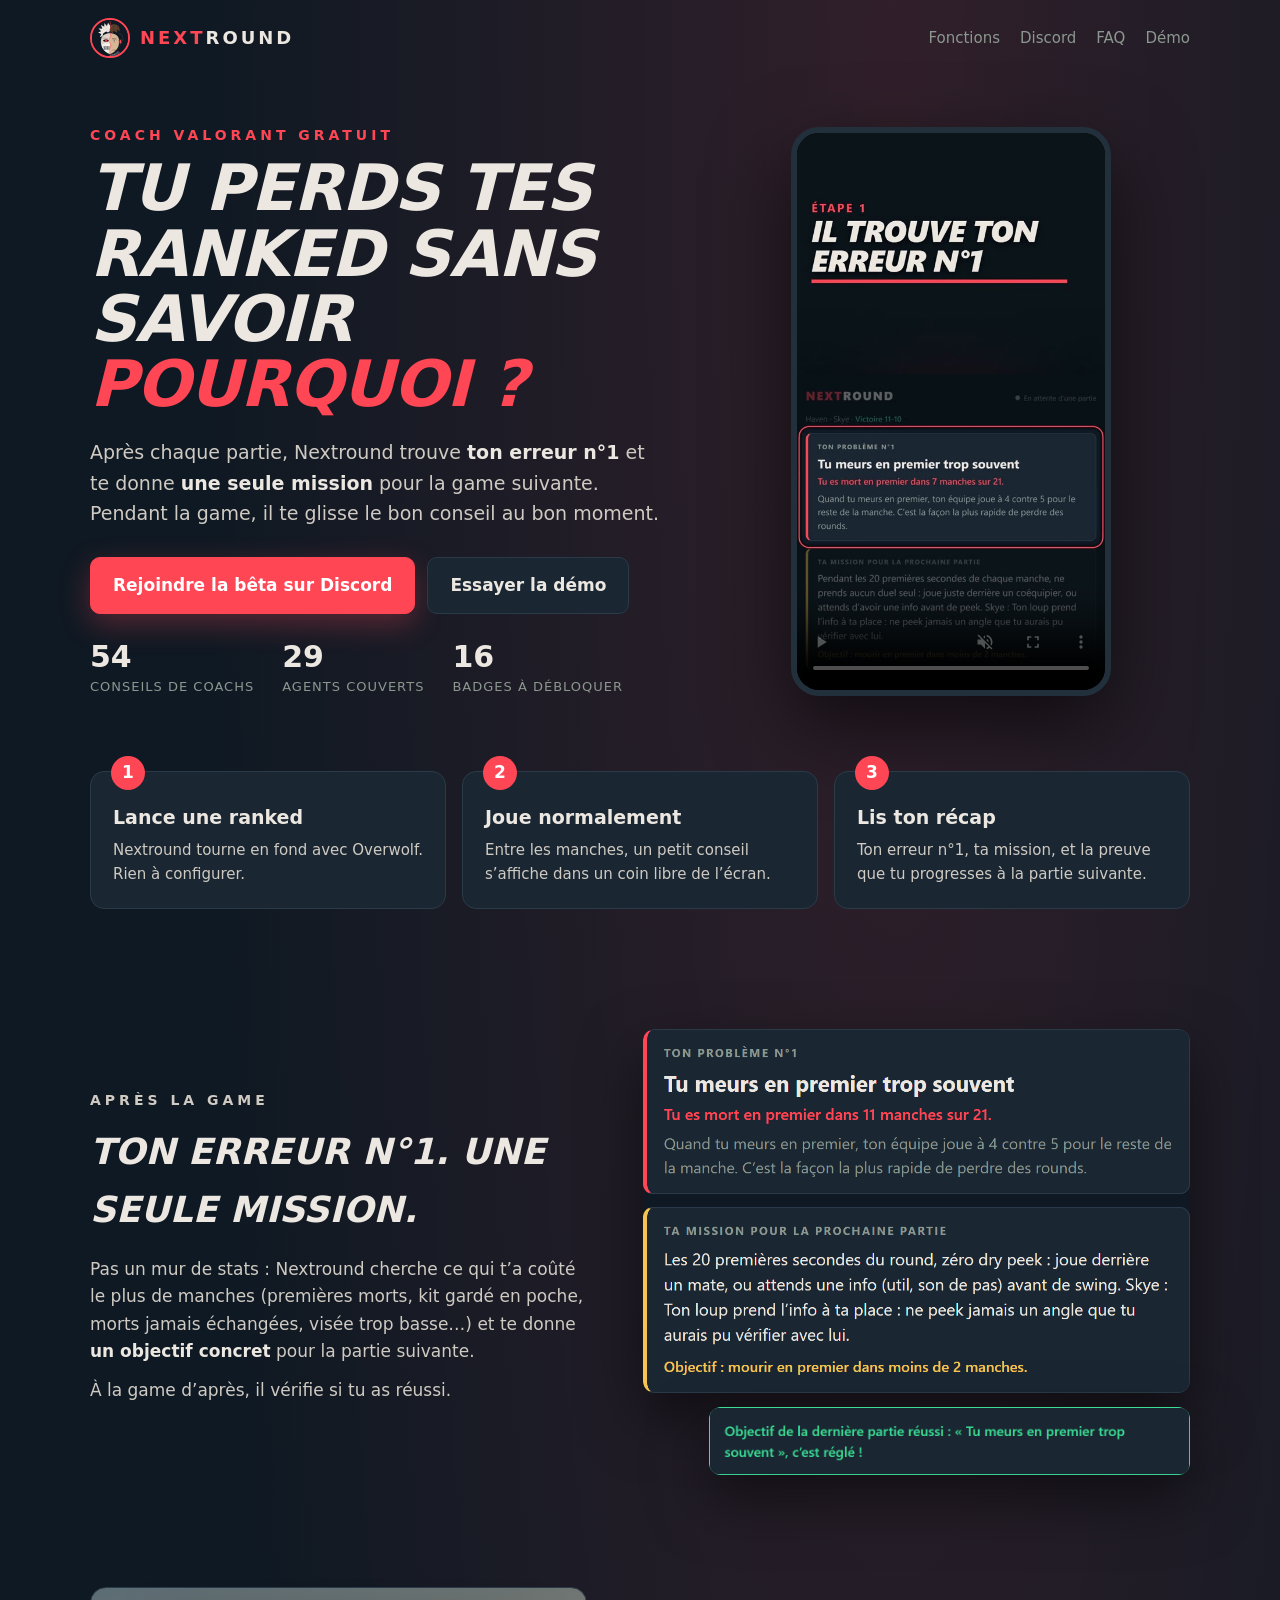
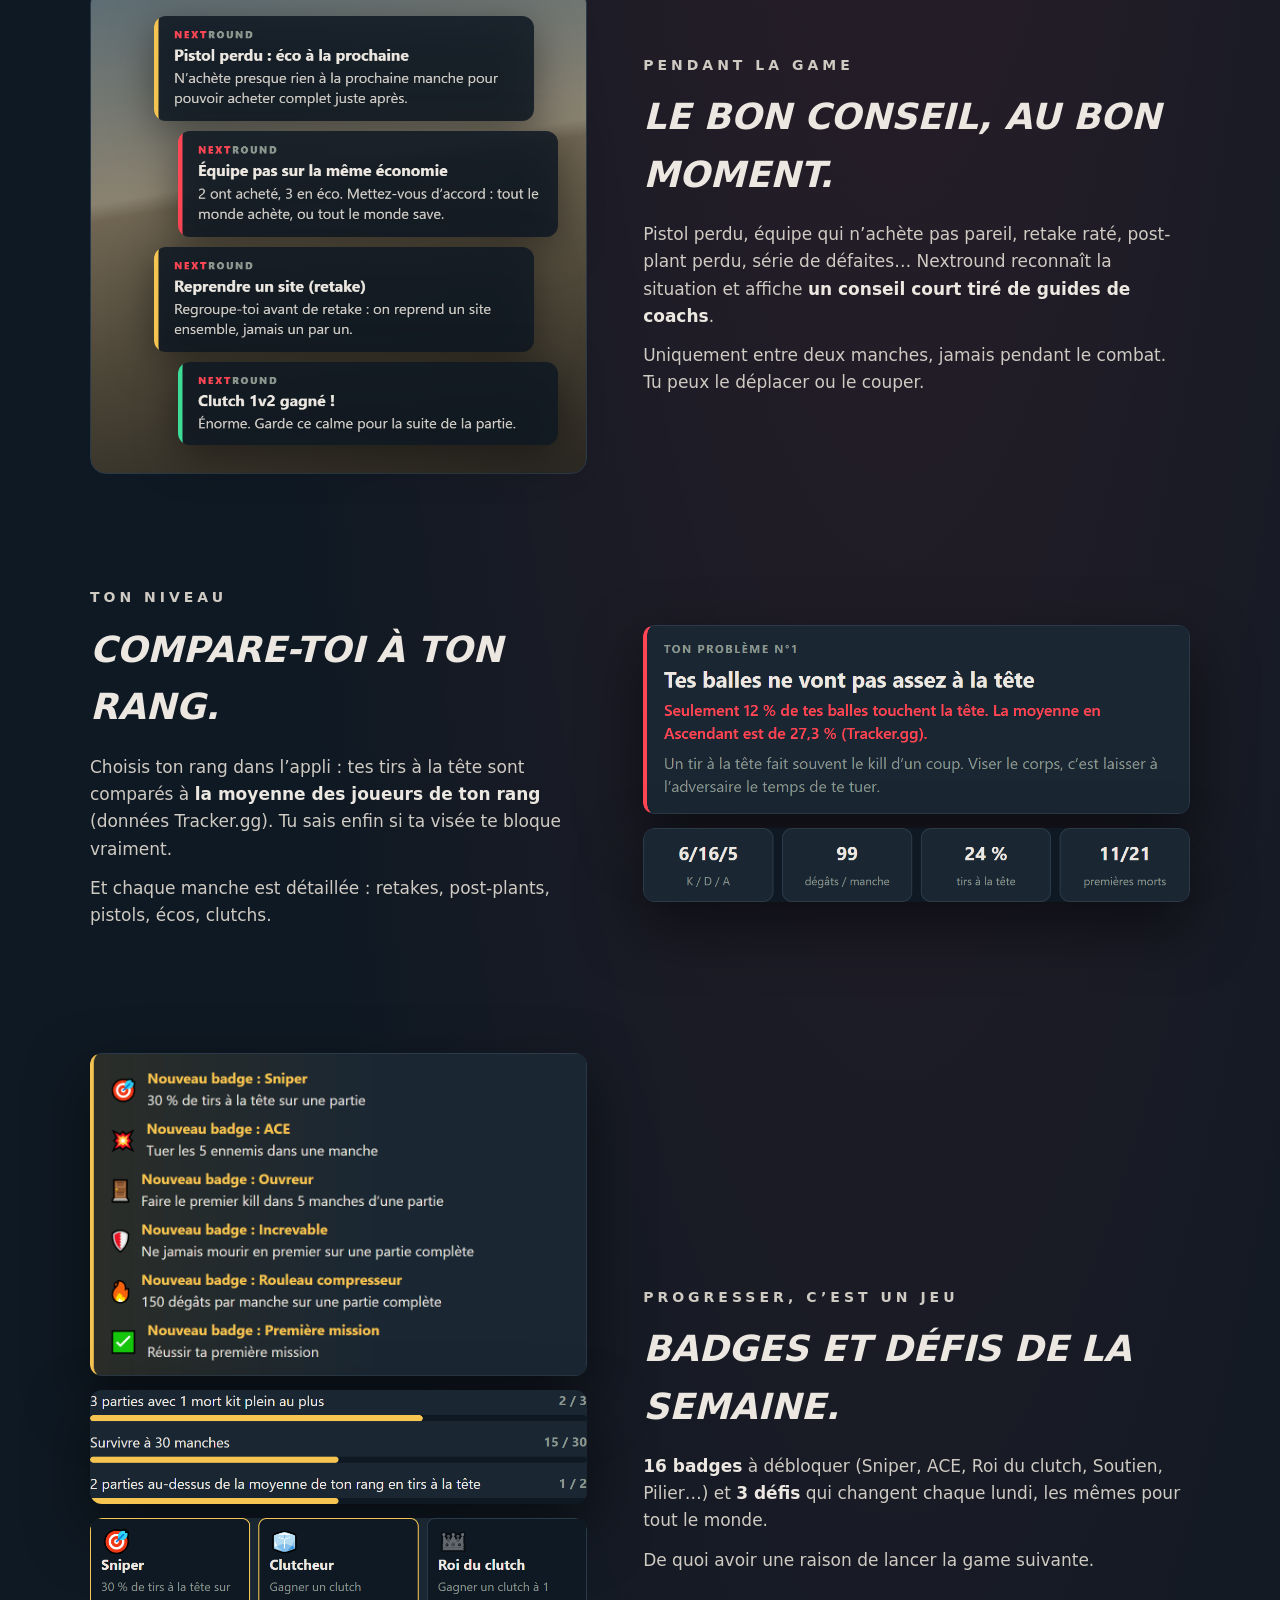
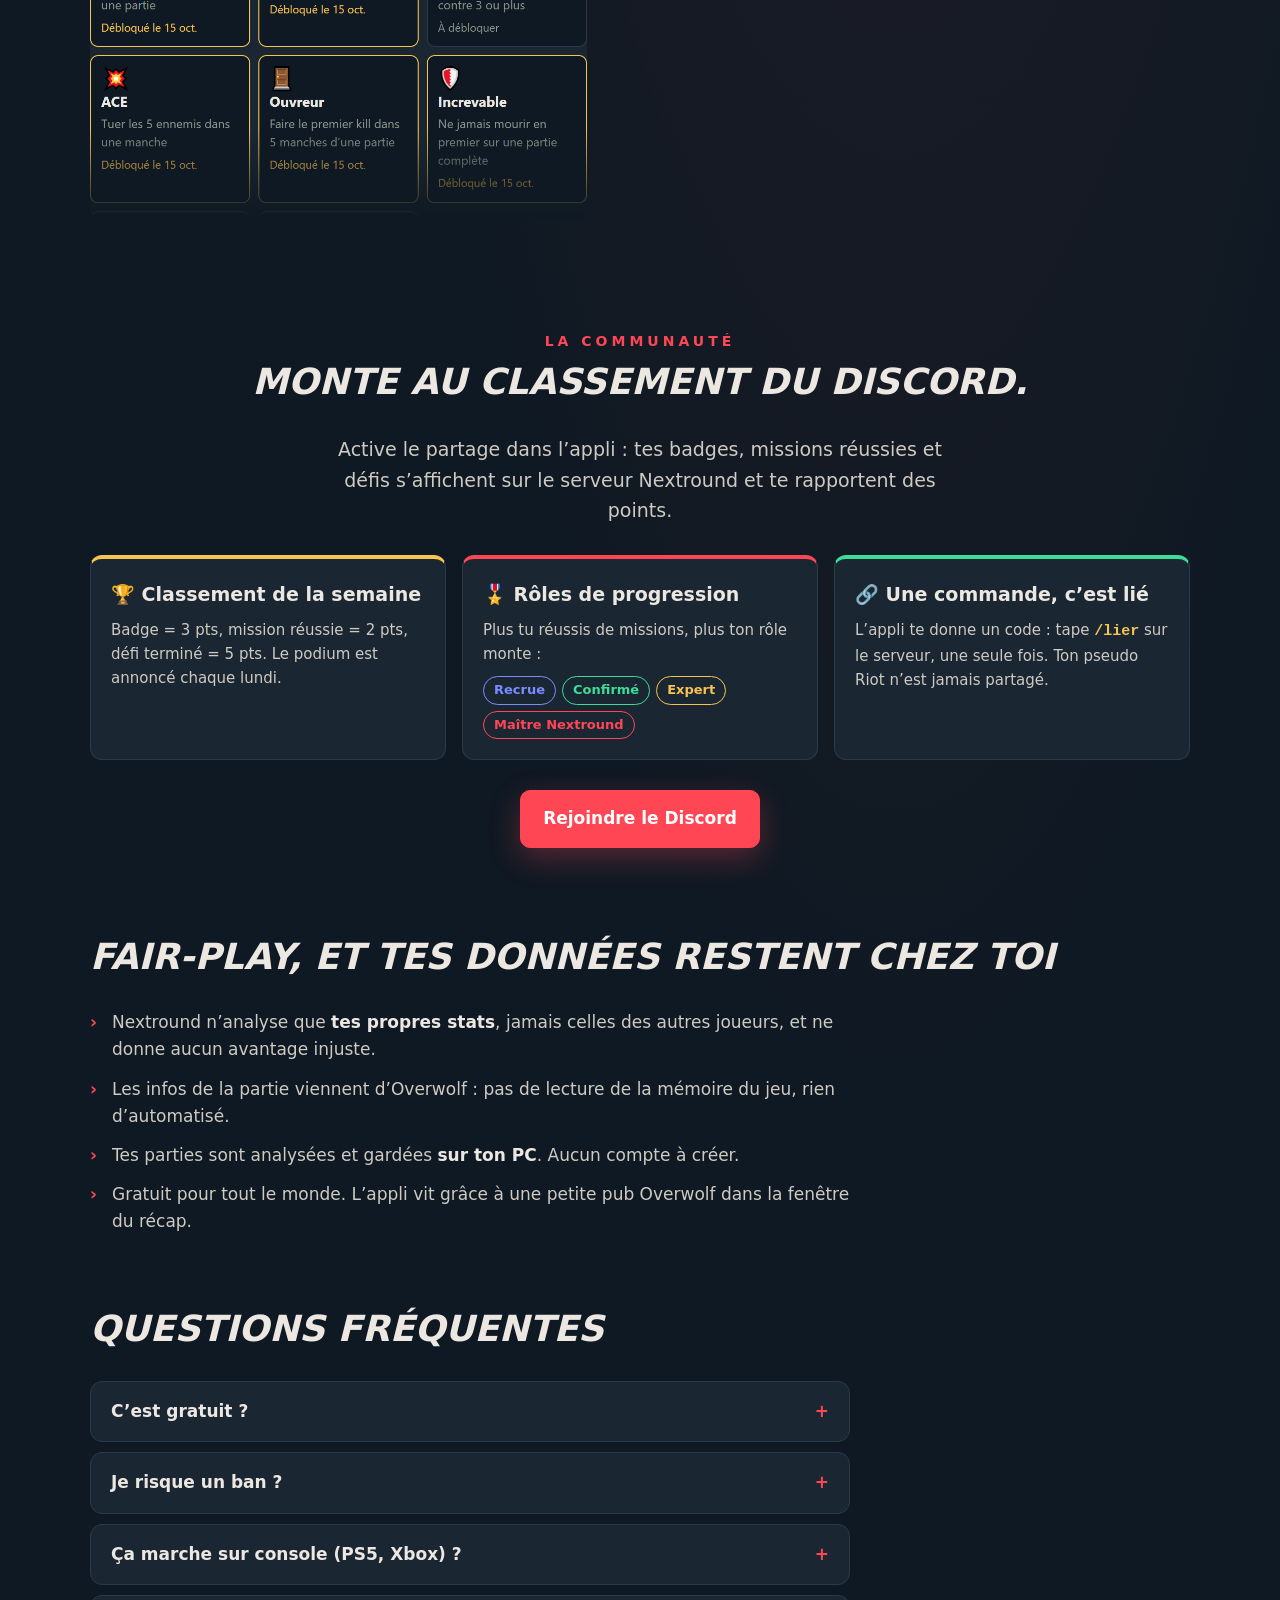
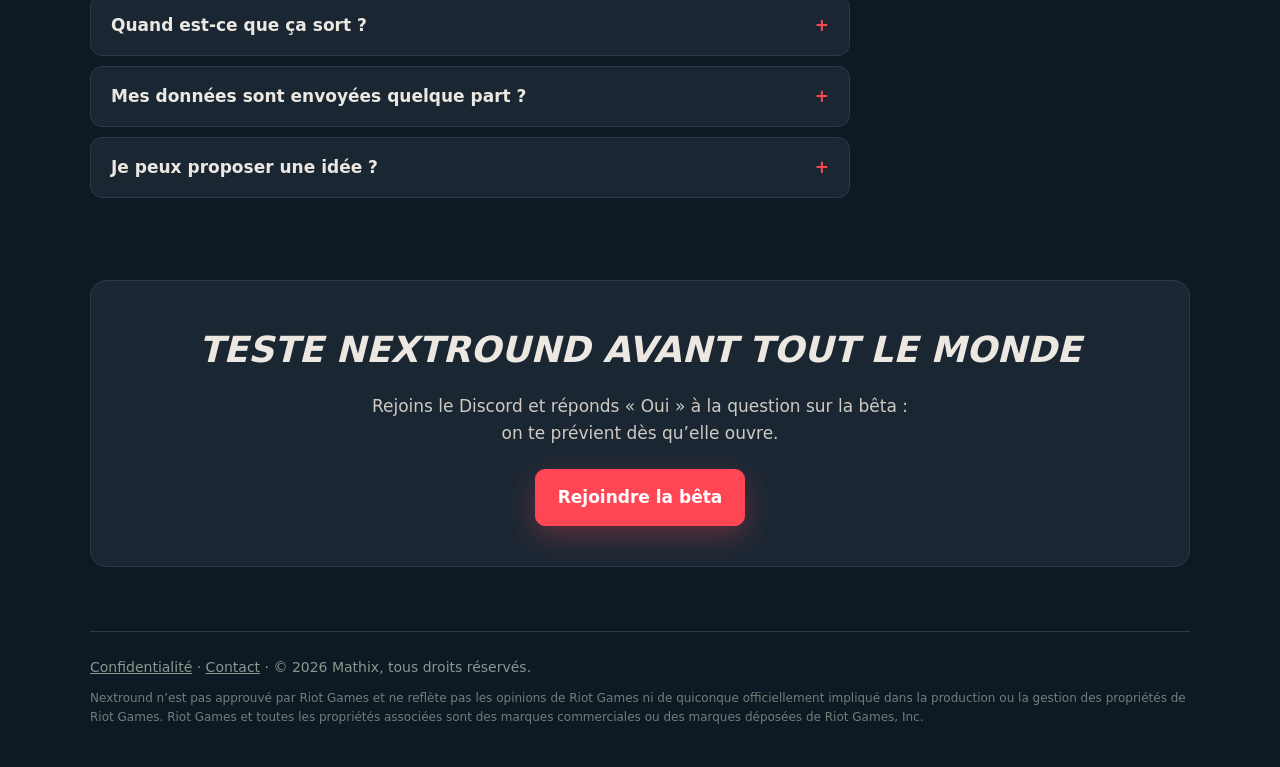
==== commit 5c6ac217: "Conseils entre deux manches, jamais pendant le combat ; démo à jour (bloc session) Co-Authored-By: C" ====
--- a/index.html
+++ b/index.html
@@ -64,7 +64,7 @@
         <p class="sur-titre">Pendant la game</p>
         <h2>Le bon conseil, au bon moment.</h2>
         <p>Pistol perdu, équipe qui n’achète pas pareil, retake raté, post-plant perdu, série de défaites… Nextround reconnaît la situation et affiche <strong>un conseil court tiré de guides de coachs</strong>.</p>
-        <p>Uniquement quand tu es mort ou entre deux manches, jamais pendant un duel. Tu peux le déplacer ou le couper.</p>
+        <p>Uniquement entre deux manches, jamais pendant le combat. Tu peux le déplacer ou le couper.</p>
       </div>
       <div class="captures ecran-jeu">
         <img src="images/popup-eco.png" alt="Pop-up : pistol perdu, éco à la prochaine" loading="lazy">
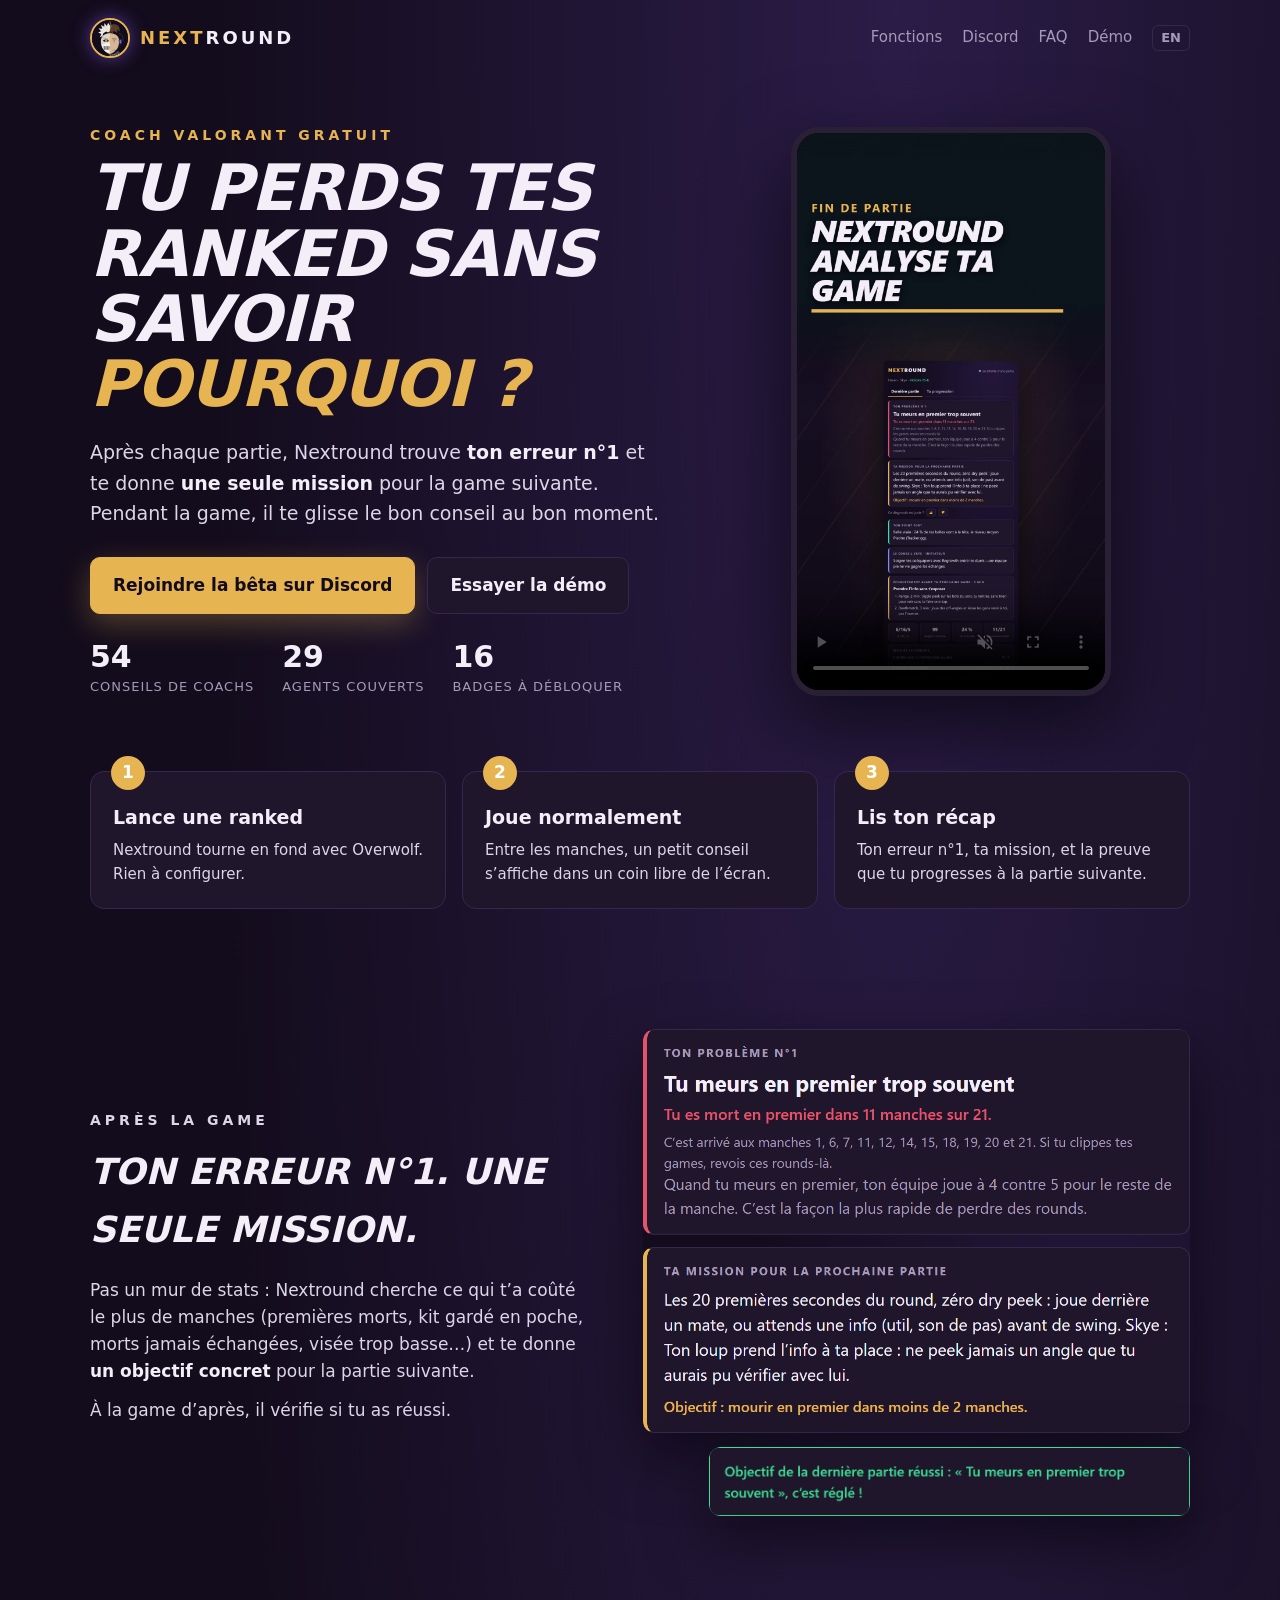
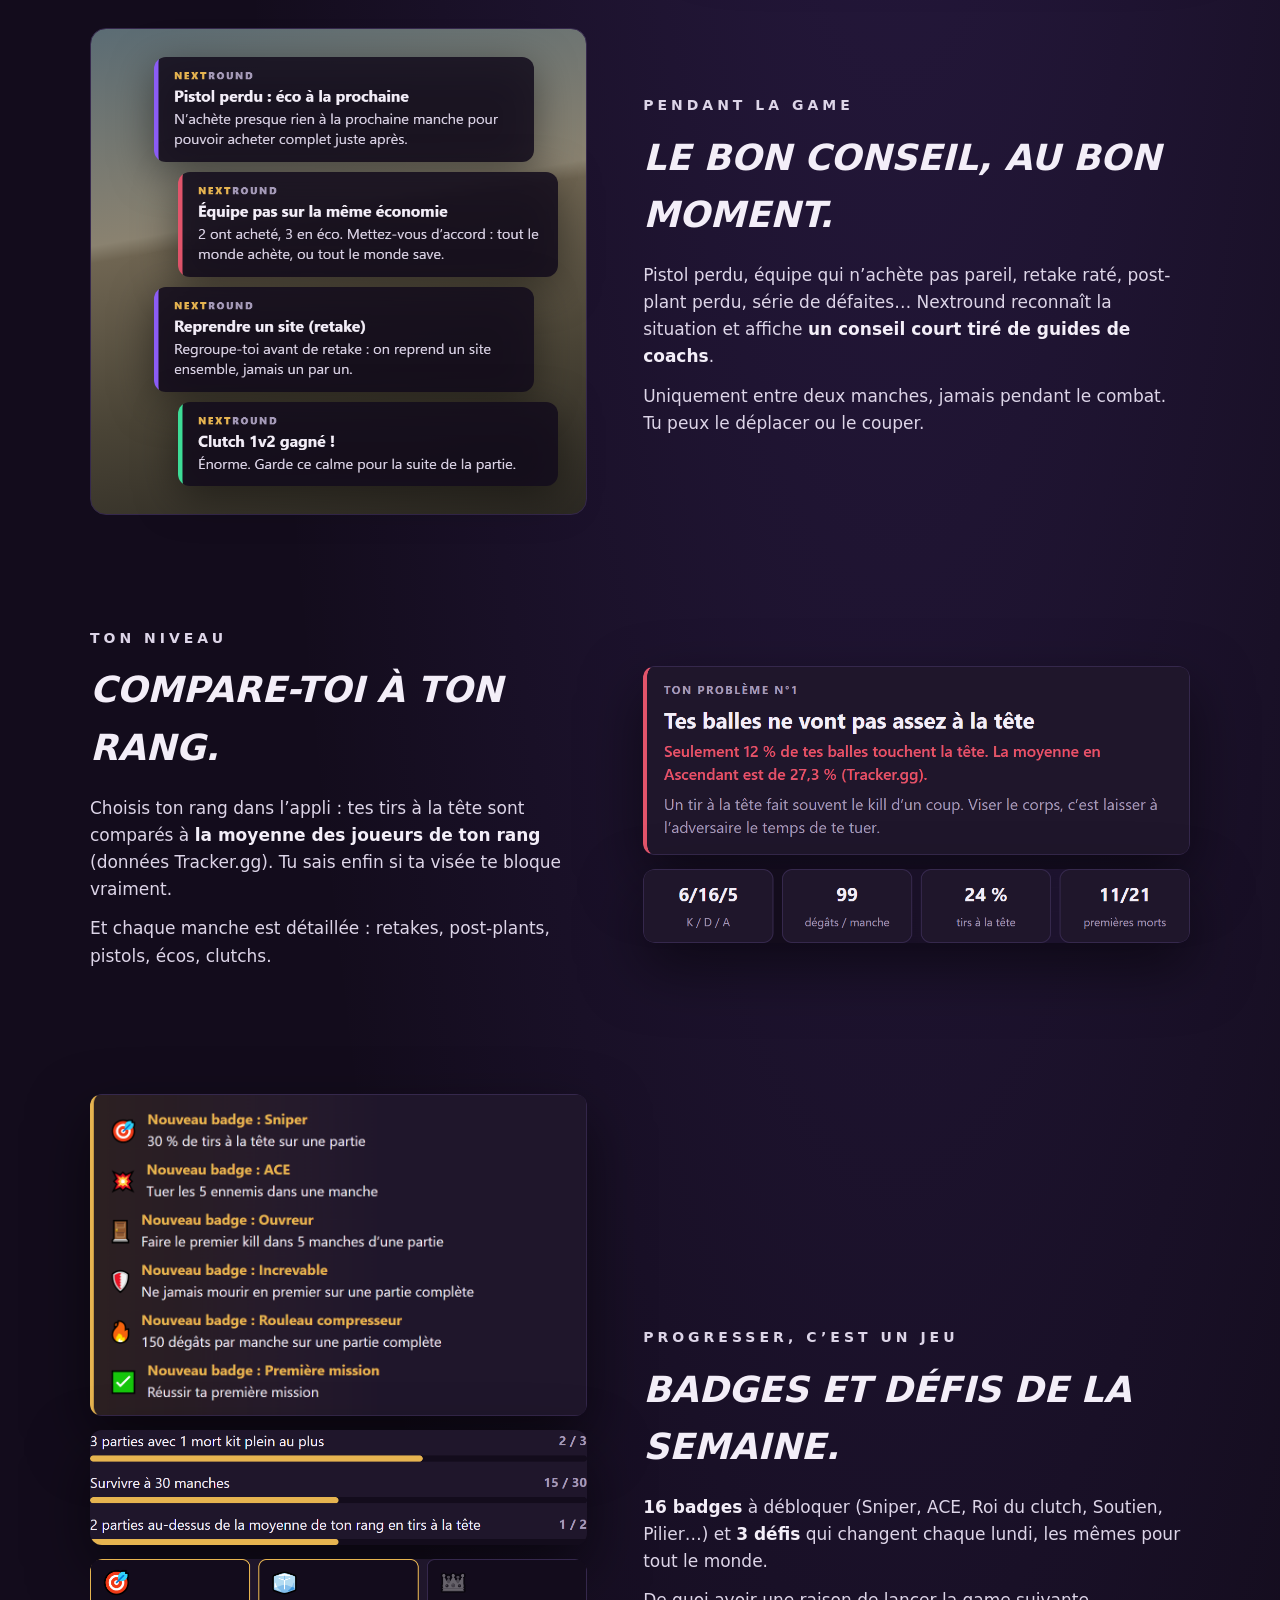
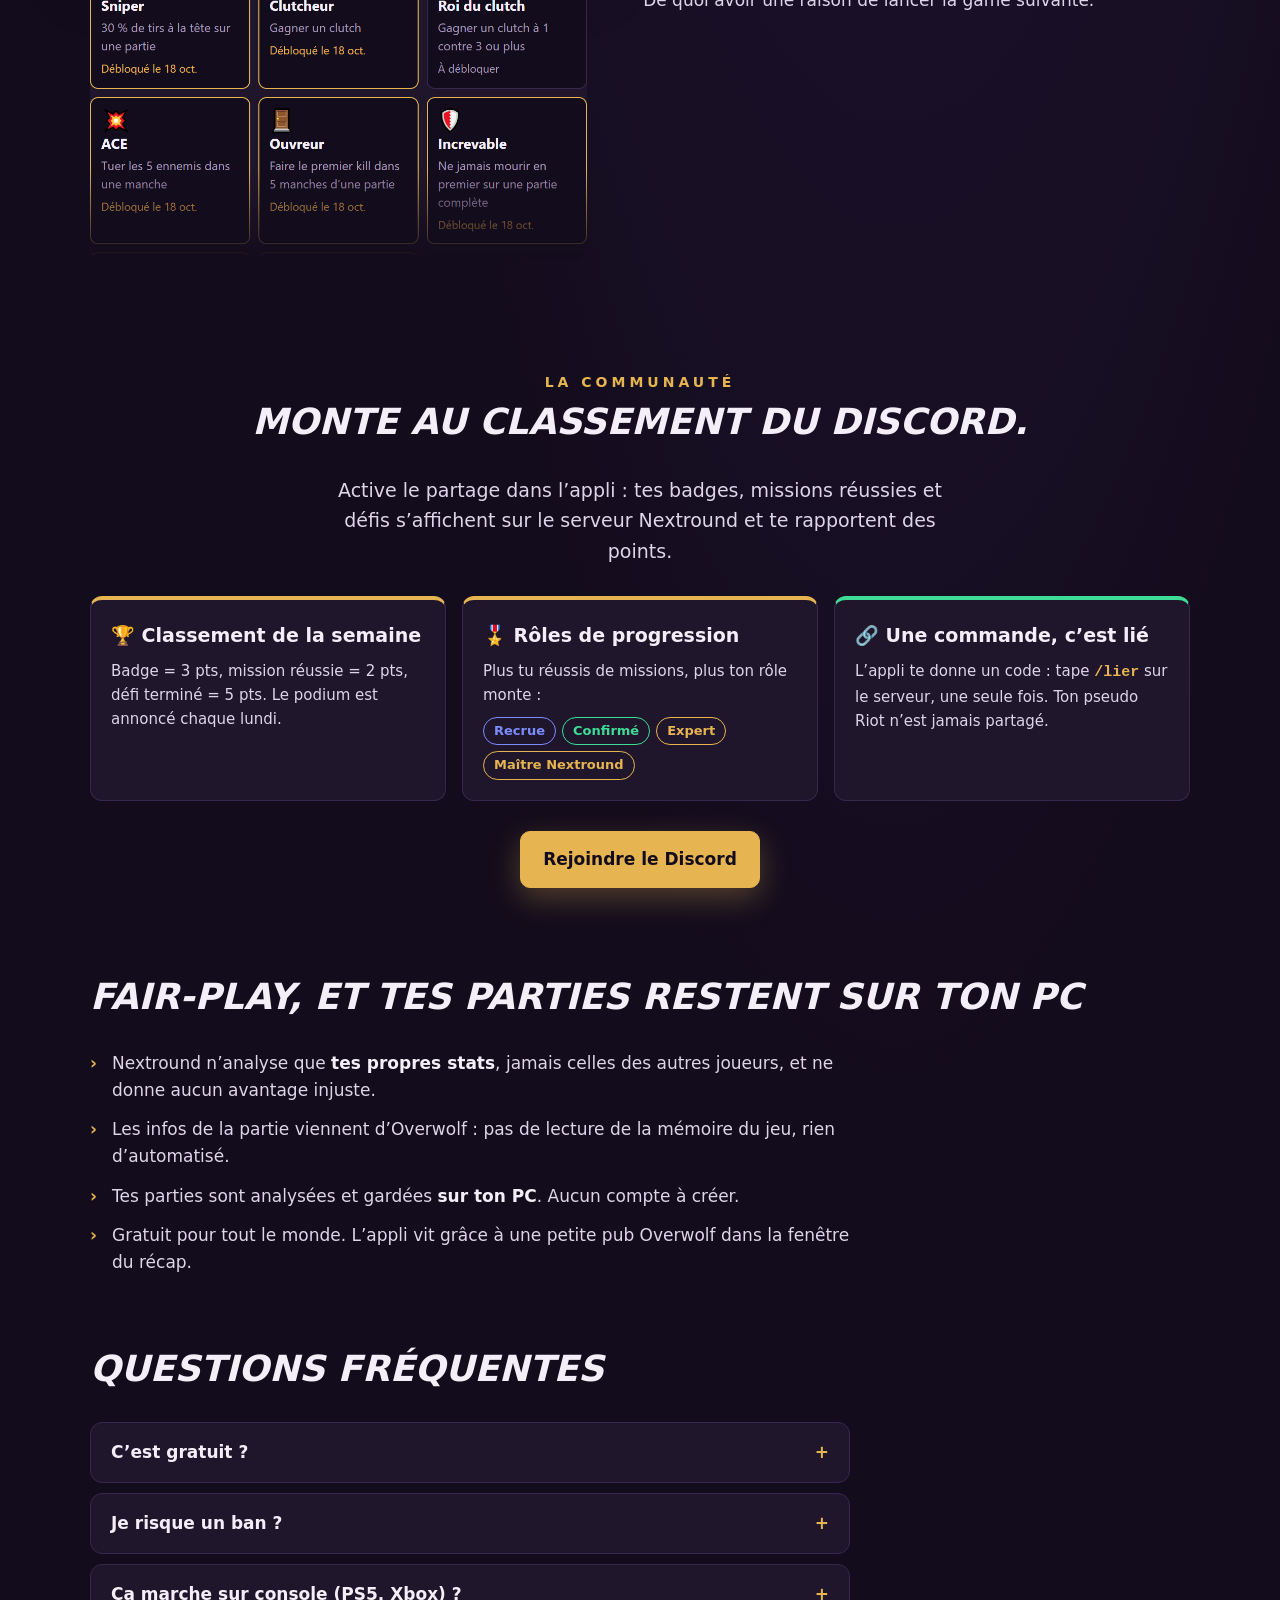
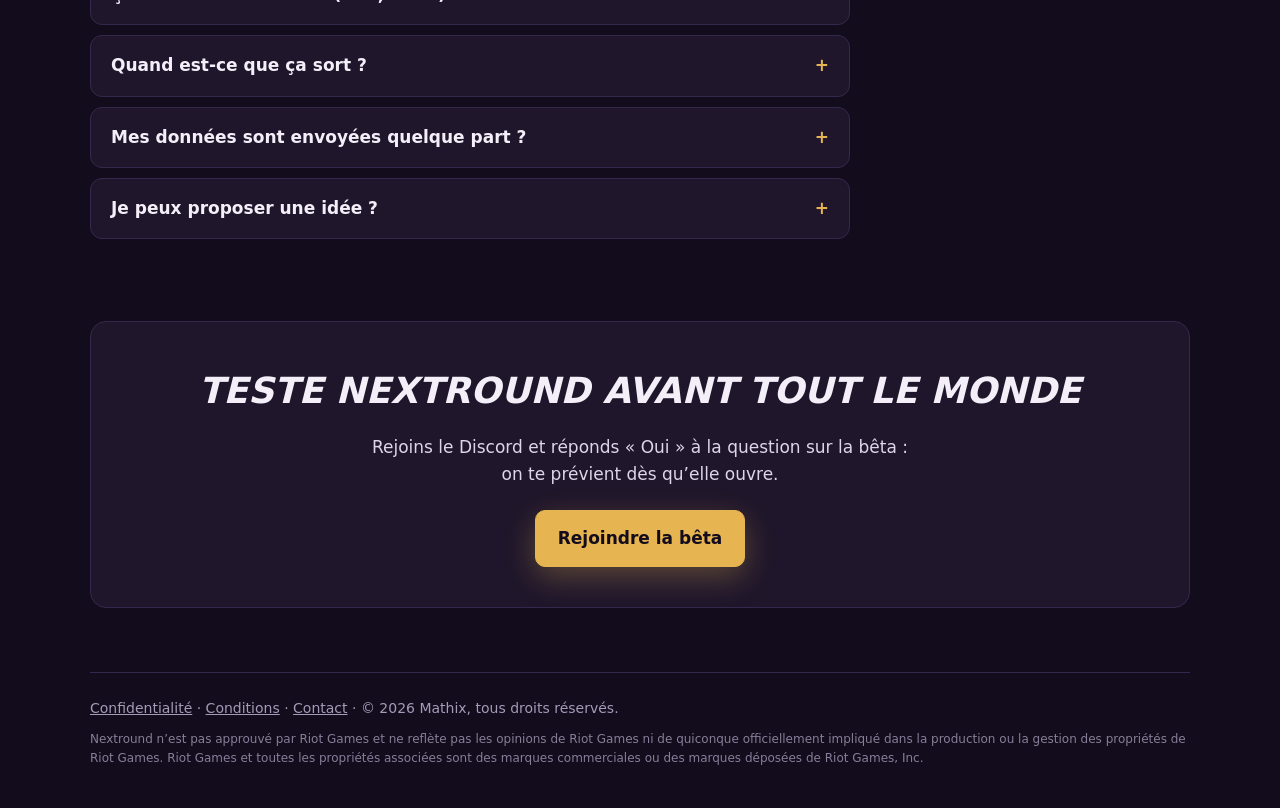
==== commit 2679ece2: "Conditions d'utilisation, FAQ données corrigée, contact partout, version anglaise (FR/EN) Co-Authore" ====
--- a/index.html
+++ b/index.html
@@ -10,11 +10,12 @@
   <meta property="og:image" content="logo.png">
   <link rel="icon" href="logo.svg">
   <link rel="stylesheet" href="style.css">
+  <link rel="alternate" hreflang="en" href="en/">
 </head>
 <body>
   <header class="haut">
     <a class="marque" href="./"><img src="logo.svg" alt="" width="40" height="40"><span><b>NEXT</b>ROUND</span></a>
-    <nav><a href="#fonctions">Fonctions</a><a href="#communaute">Discord</a><a href="#faq">FAQ</a><a href="demo/">Démo</a></nav>
+    <nav><a href="#fonctions">Fonctions</a><a href="#communaute">Discord</a><a href="#faq">FAQ</a><a href="demo/">Démo</a><a class="langue" href="en/" hreflang="en" lang="en">EN</a></nav>
   </header>
 
   <main>
@@ -124,7 +125,7 @@
     </section>
 
     <section class="regles">
-      <h2>Fair-play, et tes données restent chez toi</h2>
+      <h2>Fair-play, et tes parties restent sur ton PC</h2>
       <ul>
         <li>Nextround n’analyse que <strong>tes propres stats</strong>, jamais celles des autres joueurs, et ne donne aucun avantage injuste.</li>
         <li>Les infos de la partie viennent d’Overwolf : pas de lecture de la mémoire du jeu, rien d’automatisé.</li>
@@ -139,7 +140,7 @@
       <details><summary>Je risque un ban ?</summary><p>Nextround utilise uniquement les données de partie fournies officiellement par Overwolf. Il ne lit pas la mémoire du jeu, n’automatise rien et ne montre aucune info sur les ennemis. Il n’analyse que ce que tu as fait toi-même.</p></details>
       <details><summary>Ça marche sur console (PS5, Xbox) ?</summary><p>Non, Overwolf fonctionne uniquement sur PC Windows. Nextround est donc réservé à Valorant sur PC.</p></details>
       <details><summary>Quand est-ce que ça sort ?</summary><p>L’appli est en cours de validation chez Overwolf. Une bêta fermée ouvrira d’abord pour les membres du Discord inscrits à la « Liste bêta ». Rejoins le serveur pour être prévenu.</p></details>
-      <details><summary>Mes données sont envoyées quelque part ?</summary><p>Non. Tes parties restent sur ton PC. Seul le partage sur le Discord, désactivé par défaut, envoie le pseudo que tu choisis et tes badges. Tout est expliqué dans la <a href="confidentialite.html">politique de confidentialité</a>.</p></details>
+      <details><summary>Mes données sont envoyées quelque part ?</summary><p>Tes parties restent sur ton PC. Seuls les envois que tu déclenches toi-même (avis sur un conseil, idée ou bug, sondage, partage sur le Discord, désactivé par défaut) et les rapports de plantage anonymes passent par notre relais. Tout est détaillé dans la <a href="confidentialite.html">politique de confidentialité</a>.</p></details>
       <details><summary>Je peux proposer une idée ?</summary><p>Oui ! Il y a un formulaire « Une idée ? Un bug ? » dans l’appli, et un salon dédié sur le Discord.</p></details>
     </section>
 
@@ -151,7 +152,7 @@
   </main>
 
   <footer class="bas">
-    <p><a href="confidentialite.html">Confidentialité</a> · <a href="mailto:mathixthis@gmail.com">Contact</a> · © 2026 Mathix, tous droits réservés.</p>
+    <p><a href="confidentialite.html">Confidentialité</a> · <a href="conditions.html">Conditions</a> · <a href="mailto:mathixthis@gmail.com">Contact</a> · © 2026 Mathix, tous droits réservés.</p>
     <p class="legal">Nextround n’est pas approuvé par Riot Games et ne reflète pas les opinions de Riot Games ni de quiconque officiellement impliqué dans la production ou la gestion des propriétés de Riot Games. Riot Games et toutes les propriétés associées sont des marques commerciales ou des marques déposées de Riot Games, Inc.</p>
   </footer>
 </body>
--- a/style.css
+++ b/style.css
@@ -1,19 +1,20 @@
 :root {
-  --fond: #0f1923;
-  --carte: #1a2733;
-  --bordure: #2a3a48;
-  --texte: #ece8e1;
-  --discret: #8b978f;
-  --rouge: #ff4655;
+  --fond: #130c1c;
+  --carte: #1f162b;
+  --bordure: #35284c;
+  --texte: #f3eef8;
+  --discret: #a59ab8;
+  --or: #e6b450;
+  --violet: #8b5cf6;
   --vert: #3ddc97;
-  --jaune: #f5c451;
+  --jaune: #e6b450;
   --bleu: #7b8cff;
 }
 
 * { box-sizing: border-box; margin: 0; }
 html { scroll-behavior: smooth; }
 body {
-  background: radial-gradient(ellipse at 70% 0%, rgba(255, 70, 85, .14), transparent 55%), var(--fond);
+  background: radial-gradient(ellipse at 70% 0%, rgba(139, 92, 246, .2), transparent 55%), var(--fond);
   color: var(--texte);
   font: 17px/1.6 "Segoe UI", system-ui, -apple-system, sans-serif;
   min-height: 100vh;
@@ -25,17 +26,18 @@
 
 .haut { display: flex; justify-content: space-between; align-items: center; padding: 18px 0; gap: 16px; }
 .marque { display: flex; align-items: center; gap: 10px; text-decoration: none; font-weight: 800; letter-spacing: 3px; font-size: 18px; }
-.marque img { border-radius: 50%; border: 2px solid var(--rouge); }
-.marque b { color: var(--rouge); }
+.marque img { border-radius: 50%; border: 2px solid var(--or); box-shadow: 0 0 18px rgba(139, 92, 246, .55); }
+.marque b { color: var(--or); }
 .haut nav { display: flex; gap: 20px; font-size: 15px; }
 .haut nav a { text-decoration: none; color: var(--discret); }
 .haut nav a:hover { color: var(--texte); }
+.haut nav a.langue { border: 1px solid var(--bordure); border-radius: 6px; padding: 0 8px; font-weight: 700; font-size: 13px; line-height: 24px; }
 
 .accroche { display: grid; grid-template-columns: 1.2fr 1fr; gap: 48px; align-items: center; padding: 48px 0 72px; }
-.sur-titre { color: var(--rouge); font-weight: 700; letter-spacing: 4px; text-transform: uppercase; font-size: 14px; }
+.sur-titre { color: var(--or); font-weight: 700; letter-spacing: 4px; text-transform: uppercase; font-size: 14px; }
 h1 { font-size: clamp(36px, 6vw, 64px); line-height: 1.02; font-weight: 900; font-style: italic; text-transform: uppercase; letter-spacing: -1px; margin: 10px 0 20px; }
-h1 em { color: var(--rouge); }
-.intro { color: #cfcac2; font-size: 19px; max-width: 34em; }
+h1 em { color: var(--or); }
+.intro { color: #ddd5e8; font-size: 19px; max-width: 34em; }
 .intro strong { color: var(--texte); }
 .boutons { display: flex; flex-wrap: wrap; gap: 12px; margin-top: 28px; }
 .bouton {
@@ -43,11 +45,11 @@
   border: 1px solid var(--bordure); background: var(--carte);
 }
 .bouton:hover { border-color: var(--texte); }
-.bouton.principal { background: var(--rouge); border-color: var(--rouge); color: #fff; box-shadow: 0 10px 30px rgba(255, 70, 85, .3); }
+.bouton.principal { background: var(--or); border-color: var(--or); color: var(--fond); box-shadow: 0 10px 30px rgba(230, 180, 80, .3); }
 .bouton.principal:hover { filter: brightness(1.08); }
 .bientot { margin-top: 16px; color: var(--jaune); font-weight: 600; font-size: 15px; letter-spacing: 1px; }
 
-.telephone { justify-self: center; width: min(320px, 100%); aspect-ratio: 9 / 16; border-radius: 28px; overflow: hidden; border: 6px solid #22303c; box-shadow: 0 30px 80px rgba(0, 0, 0, .6); background: #000; }
+.telephone { justify-self: center; width: min(320px, 100%); aspect-ratio: 9 / 16; border-radius: 28px; overflow: hidden; border: 6px solid #2a2036; box-shadow: 0 30px 80px rgba(0, 0, 0, .6); background: #000; }
 .telephone video { width: 100%; height: 100%; object-fit: cover; }
 
 h2 { font-size: clamp(26px, 4vw, 36px); font-weight: 900; text-transform: uppercase; font-style: italic; margin-bottom: 24px; }
@@ -56,20 +58,20 @@
 .cartes { display: grid; grid-template-columns: repeat(4, 1fr); gap: 16px; }
 .carte { background: var(--carte); border: 1px solid var(--bordure); border-top: 4px solid; border-radius: 12px; padding: 20px; }
 .carte h3 { font-size: 19px; margin-bottom: 8px; }
-.carte p { color: #cfcac2; font-size: 15px; }
-.carte.rouge { border-top-color: var(--rouge); }
+.carte p { color: #ddd5e8; font-size: 15px; }
+.carte.rouge { border-top-color: var(--or); }
 .carte.jaune { border-top-color: var(--jaune); }
 .carte.vert { border-top-color: var(--vert); }
 .carte.bleu { border-top-color: var(--bleu); }
 
 .regles { padding: 0 0 64px; }
 .regles ul { list-style: none; padding: 0; display: grid; gap: 12px; max-width: 46em; }
-.regles li { padding-left: 22px; position: relative; color: #cfcac2; }
-.regles li::before { content: "›"; position: absolute; left: 0; color: var(--rouge); font-weight: 800; }
+.regles li { padding-left: 22px; position: relative; color: #ddd5e8; }
+.regles li::before { content: "›"; position: absolute; left: 0; color: var(--or); font-weight: 800; }
 .regles strong { color: var(--texte); }
 
 .appel { text-align: center; background: var(--carte); border: 1px solid var(--bordure); border-radius: 16px; padding: 40px 24px; margin-bottom: 64px; }
-.appel p { color: #cfcac2; margin: -10px auto 22px; max-width: 32em; }
+.appel p { color: #ddd5e8; margin: -10px auto 22px; max-width: 32em; }
 
 .bas { border-top: 1px solid var(--bordure); padding: 24px 0 40px; font-size: 14px; color: var(--discret); }
 .bas p + p { margin-top: 10px; }
@@ -79,12 +81,15 @@
 .page { max-width: 760px; padding: 24px 0 64px; }
 .page h1 { font-size: clamp(28px, 5vw, 40px); }
 .page h2 { font-size: 22px; font-style: normal; text-transform: none; margin: 28px 0 10px; }
-.page ul { padding-left: 20px; display: grid; gap: 6px; color: #cfcac2; }
-.page p { color: #cfcac2; margin-bottom: 10px; }
+.page ul { padding-left: 20px; display: grid; gap: 6px; color: #ddd5e8; }
+.page p { color: #ddd5e8; margin-bottom: 10px; }
 
 @media (max-width: 900px) {
   .accroche { grid-template-columns: 1fr; padding-top: 24px; }
   .cartes { grid-template-columns: repeat(2, 1fr); }
+}
+@media (max-width: 400px) {
+  .haut nav a[href="#communaute"] { display: none; }
 }
 @media (max-width: 560px) {
   .cartes { grid-template-columns: 1fr; }
@@ -99,13 +104,13 @@
 
 .etapes ol { list-style: none; padding: 0; display: grid; grid-template-columns: repeat(3, 1fr); gap: 16px; margin-bottom: 80px; }
 .etapes li { background: var(--carte); border: 1px solid var(--bordure); border-radius: 14px; padding: 22px; position: relative; }
-.etapes li span { position: absolute; top: -16px; left: 20px; width: 34px; height: 34px; border-radius: 50%; background: var(--rouge); color: #fff; font-weight: 900; display: grid; place-items: center; }
+.etapes li span { position: absolute; top: -16px; left: 20px; width: 34px; height: 34px; border-radius: 50%; background: var(--or); color: #fff; font-weight: 900; display: grid; place-items: center; }
 .etapes h3 { margin: 8px 0 6px; font-size: 19px; }
-.etapes p { color: #cfcac2; font-size: 15px; }
+.etapes p { color: #ddd5e8; font-size: 15px; }
 
 .fonction { display: grid; grid-template-columns: 1fr 1.1fr; gap: 56px; align-items: center; padding: 40px 0 72px; }
 .fonction.inverse .explication { order: 2; }
-.explication p { color: #cfcac2; margin-bottom: 12px; max-width: 32em; }
+.explication p { color: #ddd5e8; margin-bottom: 12px; max-width: 32em; }
 .explication strong { color: var(--texte); }
 .explication h2 { margin-bottom: 18px; }
 .captures { position: relative; }
@@ -127,17 +132,17 @@
 .communaute .cartes { grid-template-columns: repeat(3, 1fr); text-align: left; margin-bottom: 30px; }
 .roles { display: flex; flex-wrap: wrap; gap: 6px; margin-top: 10px; }
 .roles span { font-size: 13px; font-weight: 700; padding: 3px 10px; border-radius: 999px; border: 1px solid; }
-.roles .r1 { color: var(--bleu); } .roles .r2 { color: var(--vert); } .roles .r3 { color: var(--jaune); } .roles .r4 { color: var(--rouge); }
+.roles .r1 { color: var(--bleu); } .roles .r2 { color: var(--vert); } .roles .r3 { color: var(--jaune); } .roles .r4 { color: var(--or); }
 .carte code, .faq code { color: var(--jaune); font-weight: 700; }
 
 .faq { padding: 0 0 72px; max-width: 760px; }
 .faq details { background: var(--carte); border: 1px solid var(--bordure); border-radius: 12px; padding: 16px 20px; margin-bottom: 10px; }
 .faq summary { cursor: pointer; font-weight: 700; list-style: none; display: flex; justify-content: space-between; gap: 12px; }
 .faq summary::-webkit-details-marker { display: none; }
-.faq summary::after { content: "+"; color: var(--rouge); font-weight: 900; }
+.faq summary::after { content: "+"; color: var(--or); font-weight: 900; }
 .faq details[open] summary::after { content: "–"; }
-.faq details p { color: #cfcac2; margin-top: 10px; }
-.faq a { color: var(--rouge); }
+.faq details p { color: #ddd5e8; margin-top: 10px; }
+.faq a { color: var(--or); }
 
 @media (max-width: 900px) {
   .fonction, .fonction.inverse { grid-template-columns: 1fr; gap: 28px; }
@@ -150,6 +155,7 @@
   .ecran-jeu img:nth-child(odd) { margin-right: 0; }
 }
 @media (max-width: 560px) {
-  .haut nav { gap: 14px; }
+  .haut nav { gap: 12px; align-items: center; }
+  .marque { letter-spacing: 1px; font-size: 16px; gap: 8px; }
   .haut nav a[href="#fonctions"], .haut nav a[href="#faq"] { display: none; }
 }
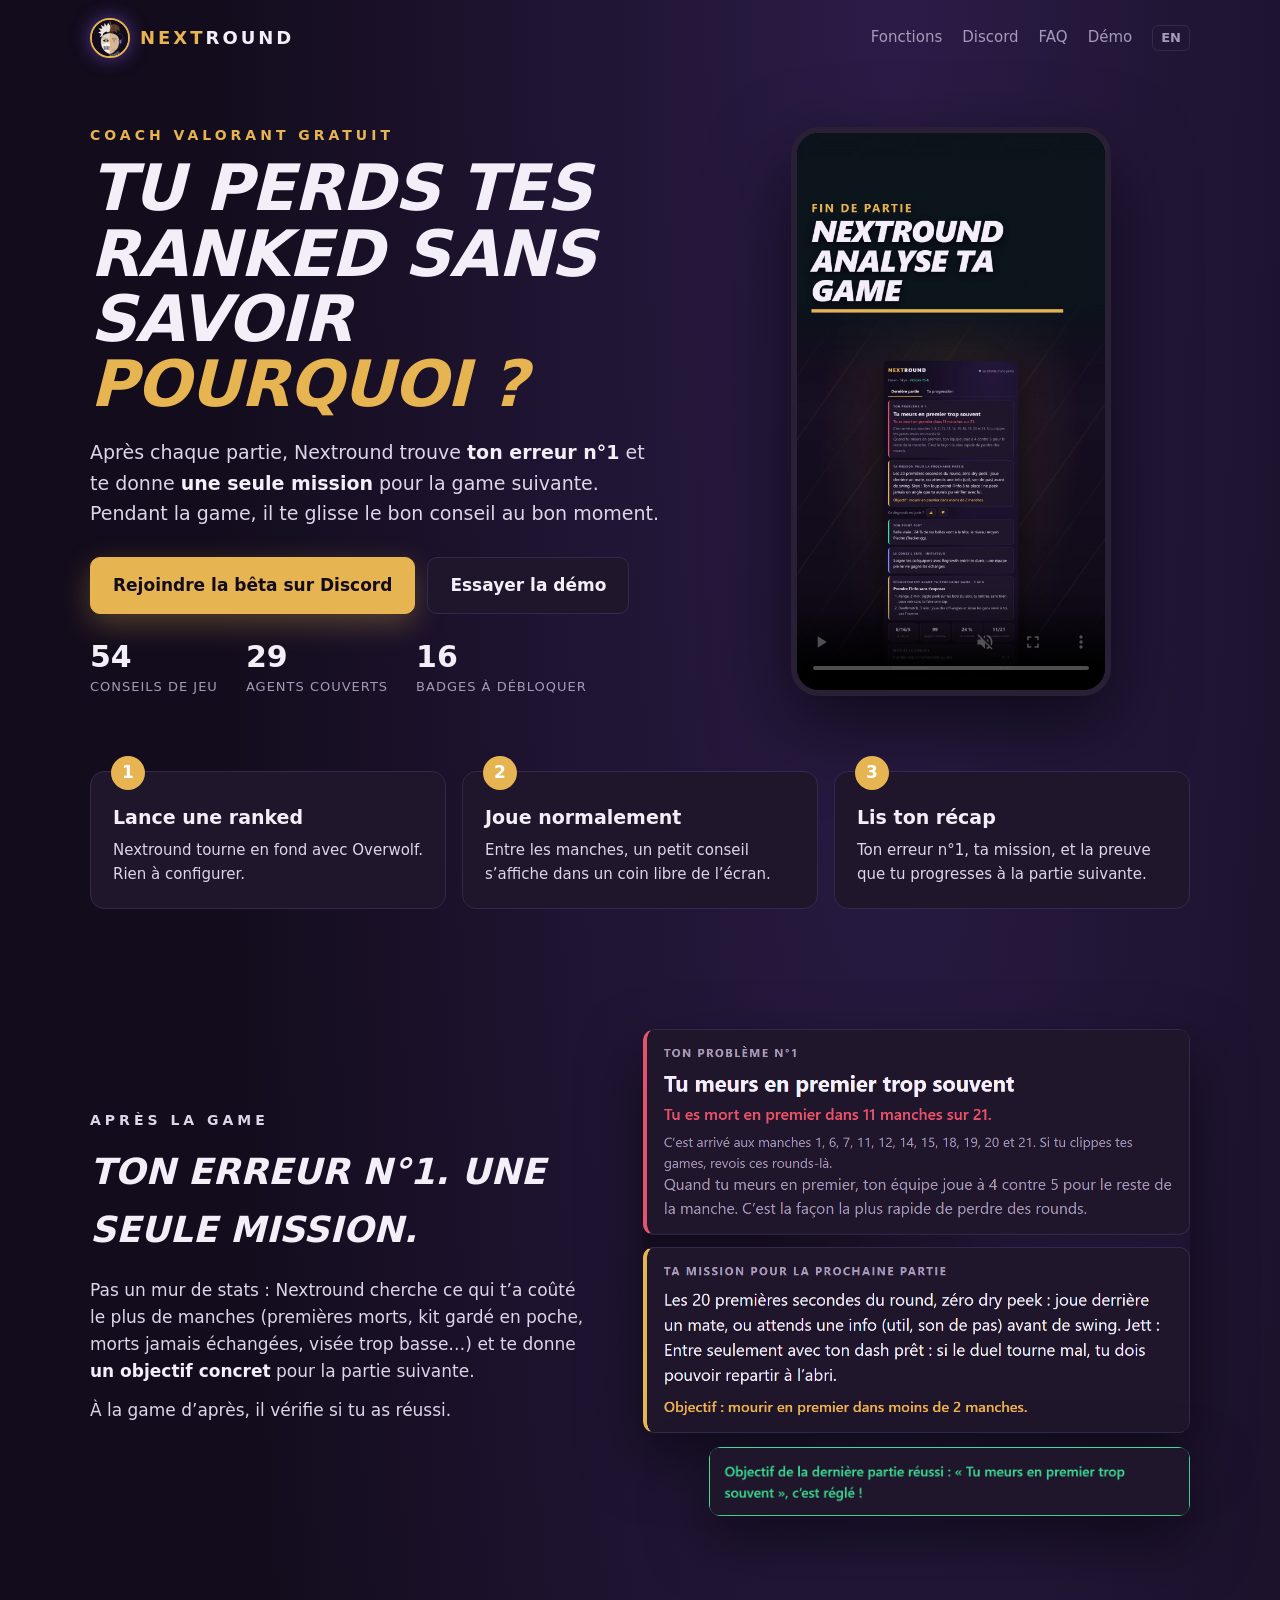
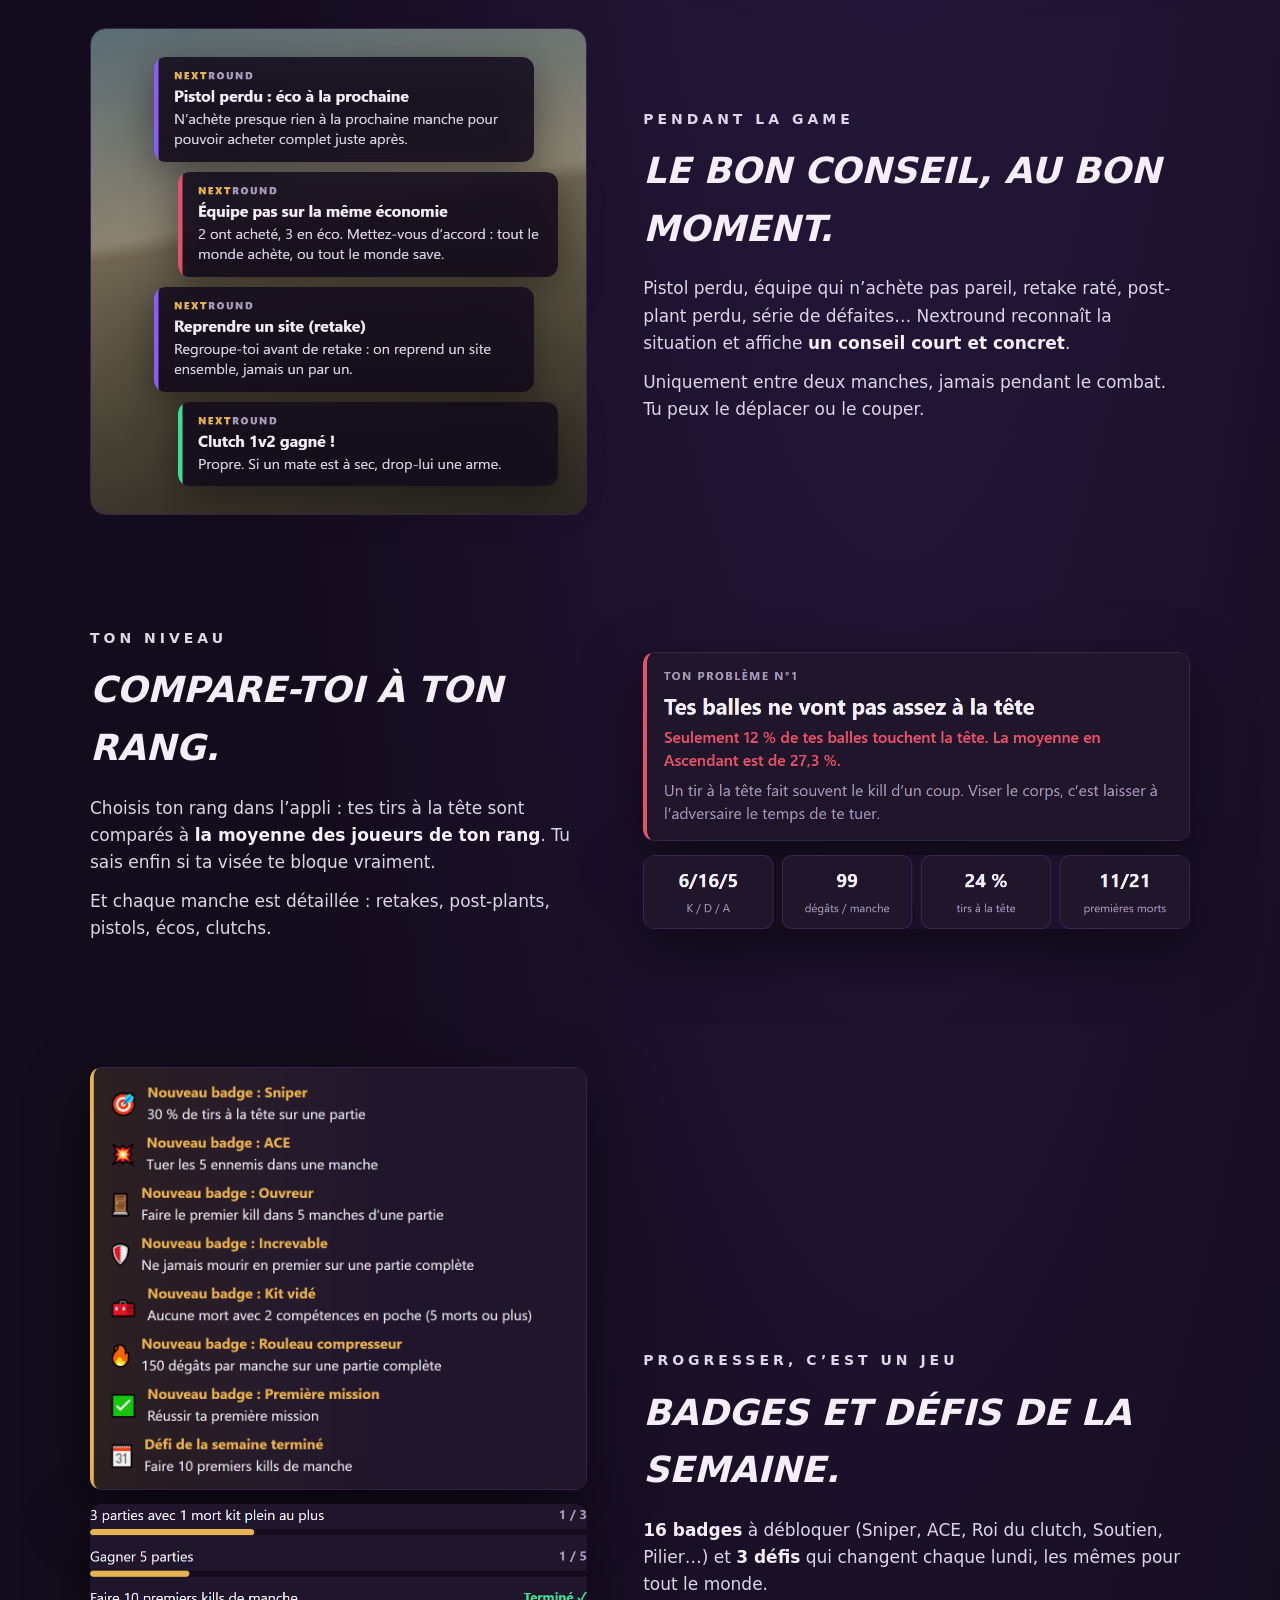
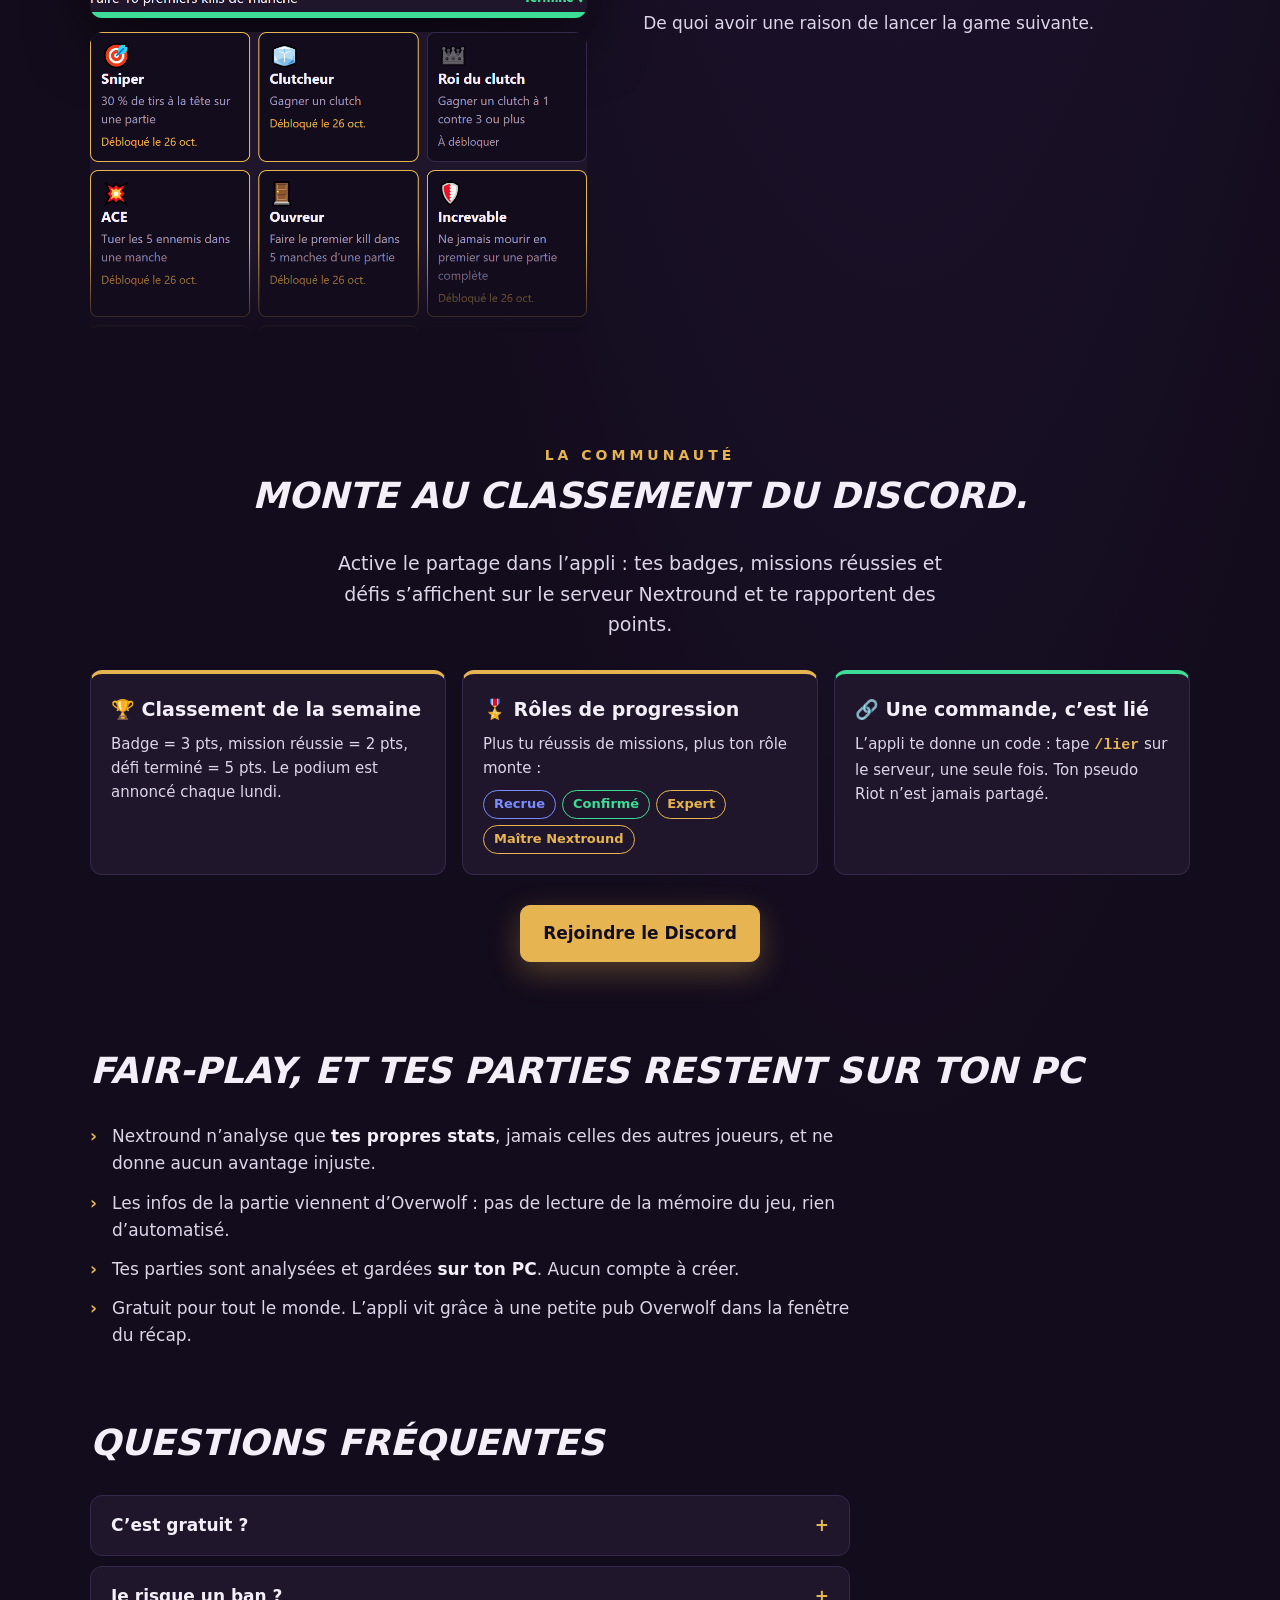
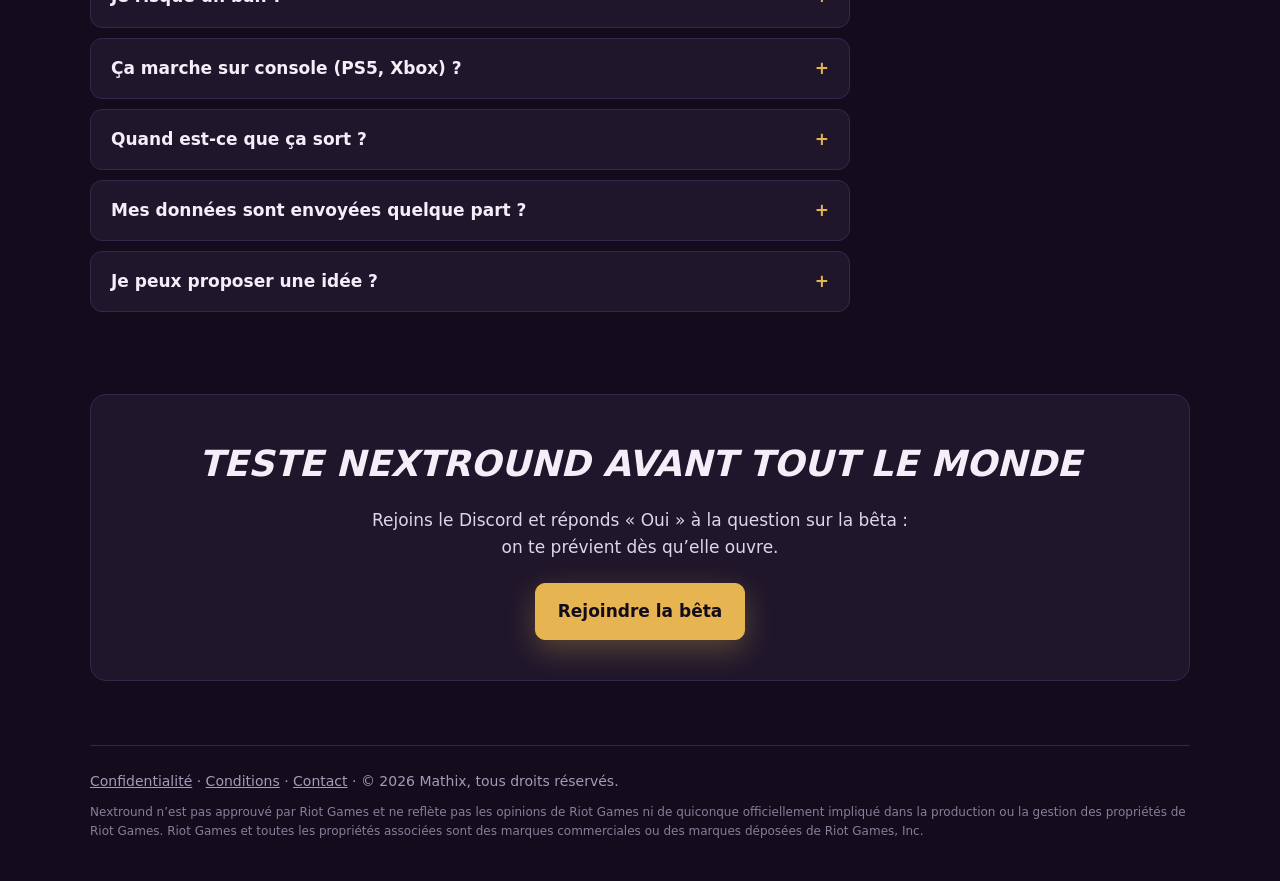
==== commit 382422e4: "Plus aucune source affichée (Tracker.gg, guides de coachs) Co-Authored-By: Claude Opus 5.5 <noreply@" ====
--- a/index.html
+++ b/index.html
@@ -15,7 +15,7 @@
 <body>
   <header class="haut">
     <a class="marque" href="./"><img src="logo.svg" alt="" width="40" height="40"><span><b>NEXT</b>ROUND</span></a>
-    <nav><a href="#fonctions">Fonctions</a><a href="#communaute">Discord</a><a href="#faq">FAQ</a><a href="demo/">Démo</a><a class="langue" href="en/" hreflang="en" lang="en">EN</a></nav>
+    <nav><a href="#fonctions">Fonctions</a><a href="#communaute">Discord</a><a href="#faq">FAQ</a><a href="demo/?lang=fr">Démo</a><a class="langue" href="en/" hreflang="en" lang="en">EN</a></nav>
   </header>
 
   <main>
@@ -26,10 +26,10 @@
         <p class="intro">Après chaque partie, Nextround trouve <strong>ton erreur n°1</strong> et te donne <strong>une seule mission</strong> pour la game suivante. Pendant la game, il te glisse le bon conseil au bon moment.</p>
         <div class="boutons">
           <a class="bouton principal" href="https://discord.gg/EwW5F2tnf2">Rejoindre la bêta sur Discord</a>
-          <a class="bouton" href="demo/">Essayer la démo</a>
+          <a class="bouton" href="demo/?lang=fr">Essayer la démo</a>
         </div>
         <ul class="chiffres">
-          <li><strong>54</strong><span>conseils de coachs</span></li>
+          <li><strong>54</strong><span>conseils de jeu</span></li>
           <li><strong>29</strong><span>agents couverts</span></li>
           <li><strong>16</strong><span>badges à débloquer</span></li>
         </ul>
@@ -64,7 +64,7 @@
       <div class="explication">
         <p class="sur-titre">Pendant la game</p>
         <h2>Le bon conseil, au bon moment.</h2>
-        <p>Pistol perdu, équipe qui n’achète pas pareil, retake raté, post-plant perdu, série de défaites… Nextround reconnaît la situation et affiche <strong>un conseil court tiré de guides de coachs</strong>.</p>
+        <p>Pistol perdu, équipe qui n’achète pas pareil, retake raté, post-plant perdu, série de défaites… Nextround reconnaît la situation et affiche <strong>un conseil court et concret</strong>.</p>
         <p>Uniquement entre deux manches, jamais pendant le combat. Tu peux le déplacer ou le couper.</p>
       </div>
       <div class="captures ecran-jeu">
@@ -79,7 +79,7 @@
       <div class="explication">
         <p class="sur-titre">Ton niveau</p>
         <h2>Compare-toi à ton rang.</h2>
-        <p>Choisis ton rang dans l’appli : tes tirs à la tête sont comparés à <strong>la moyenne des joueurs de ton rang</strong> (données Tracker.gg). Tu sais enfin si ta visée te bloque vraiment.</p>
+        <p>Choisis ton rang dans l’appli : tes tirs à la tête sont comparés à <strong>la moyenne des joueurs de ton rang</strong>. Tu sais enfin si ta visée te bloque vraiment.</p>
         <p>Et chaque manche est détaillée : retakes, post-plants, pistols, écos, clutchs.</p>
       </div>
       <div class="captures pile">
